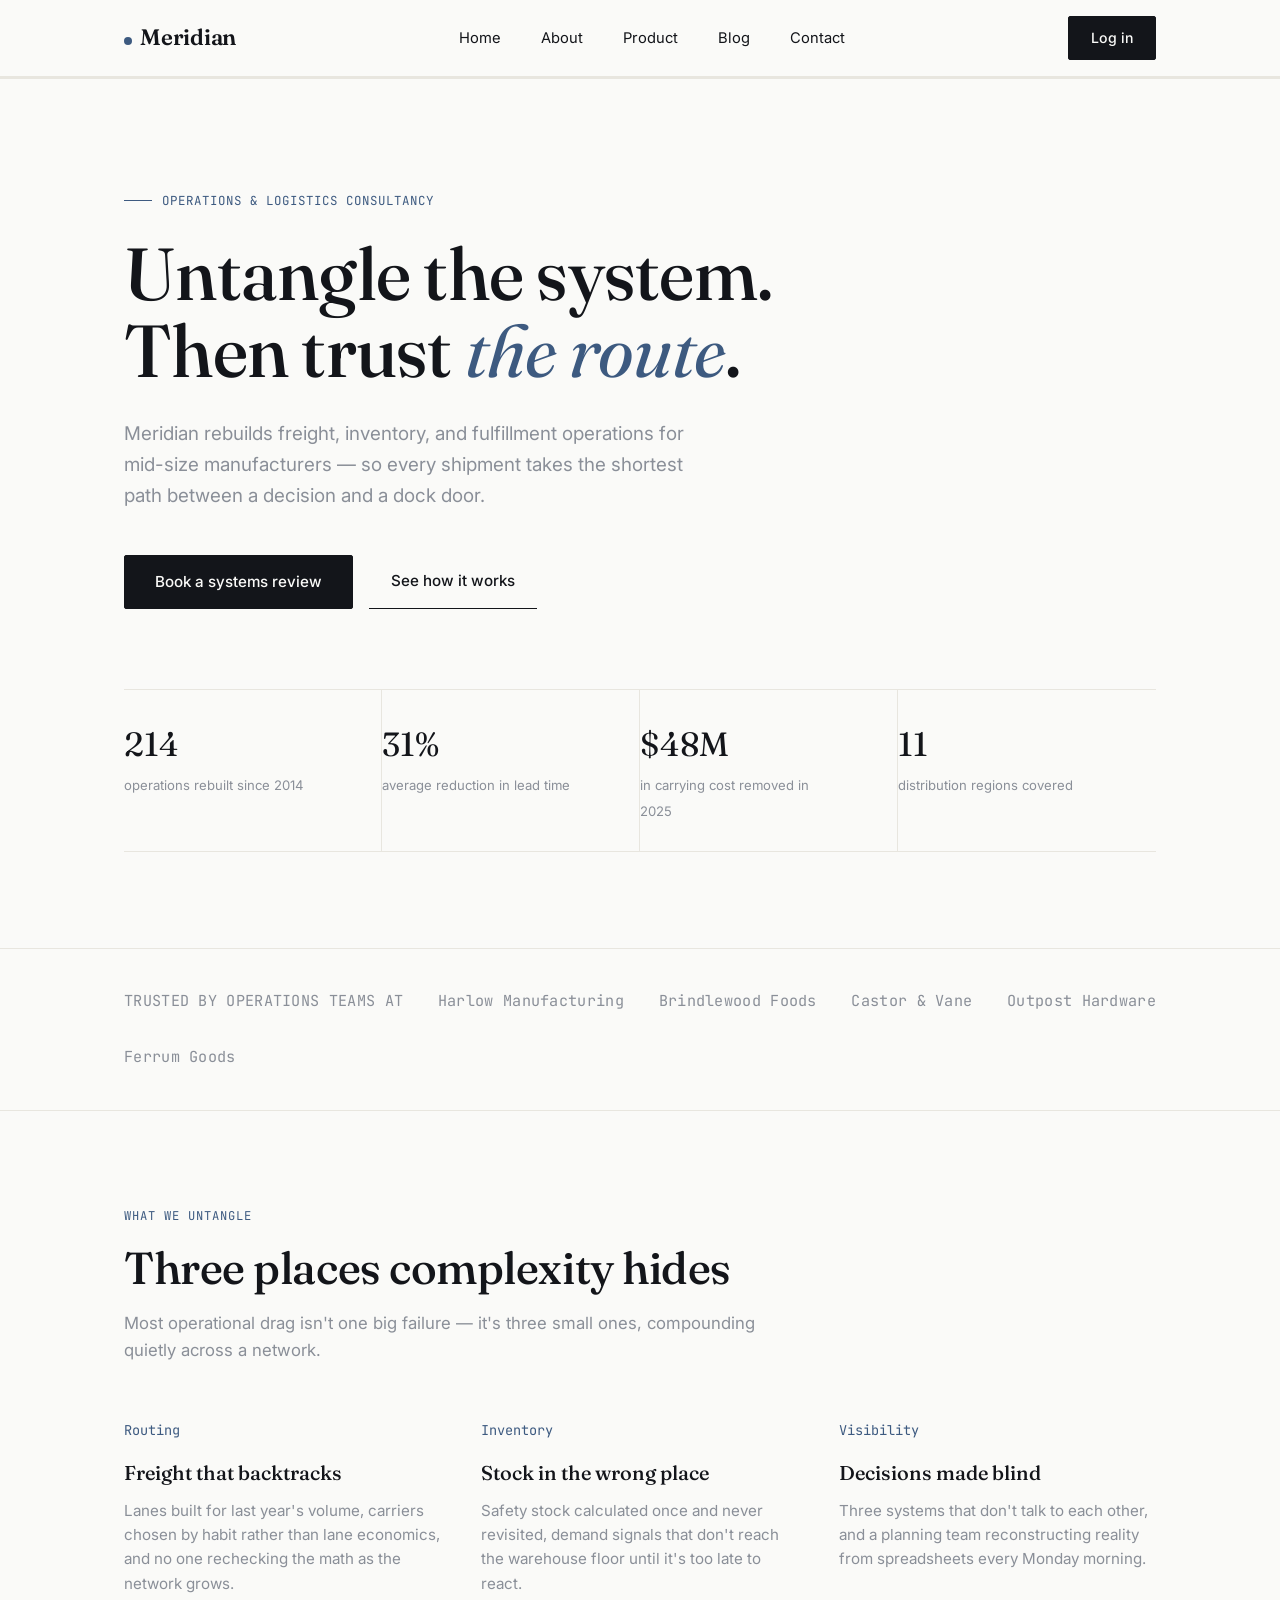
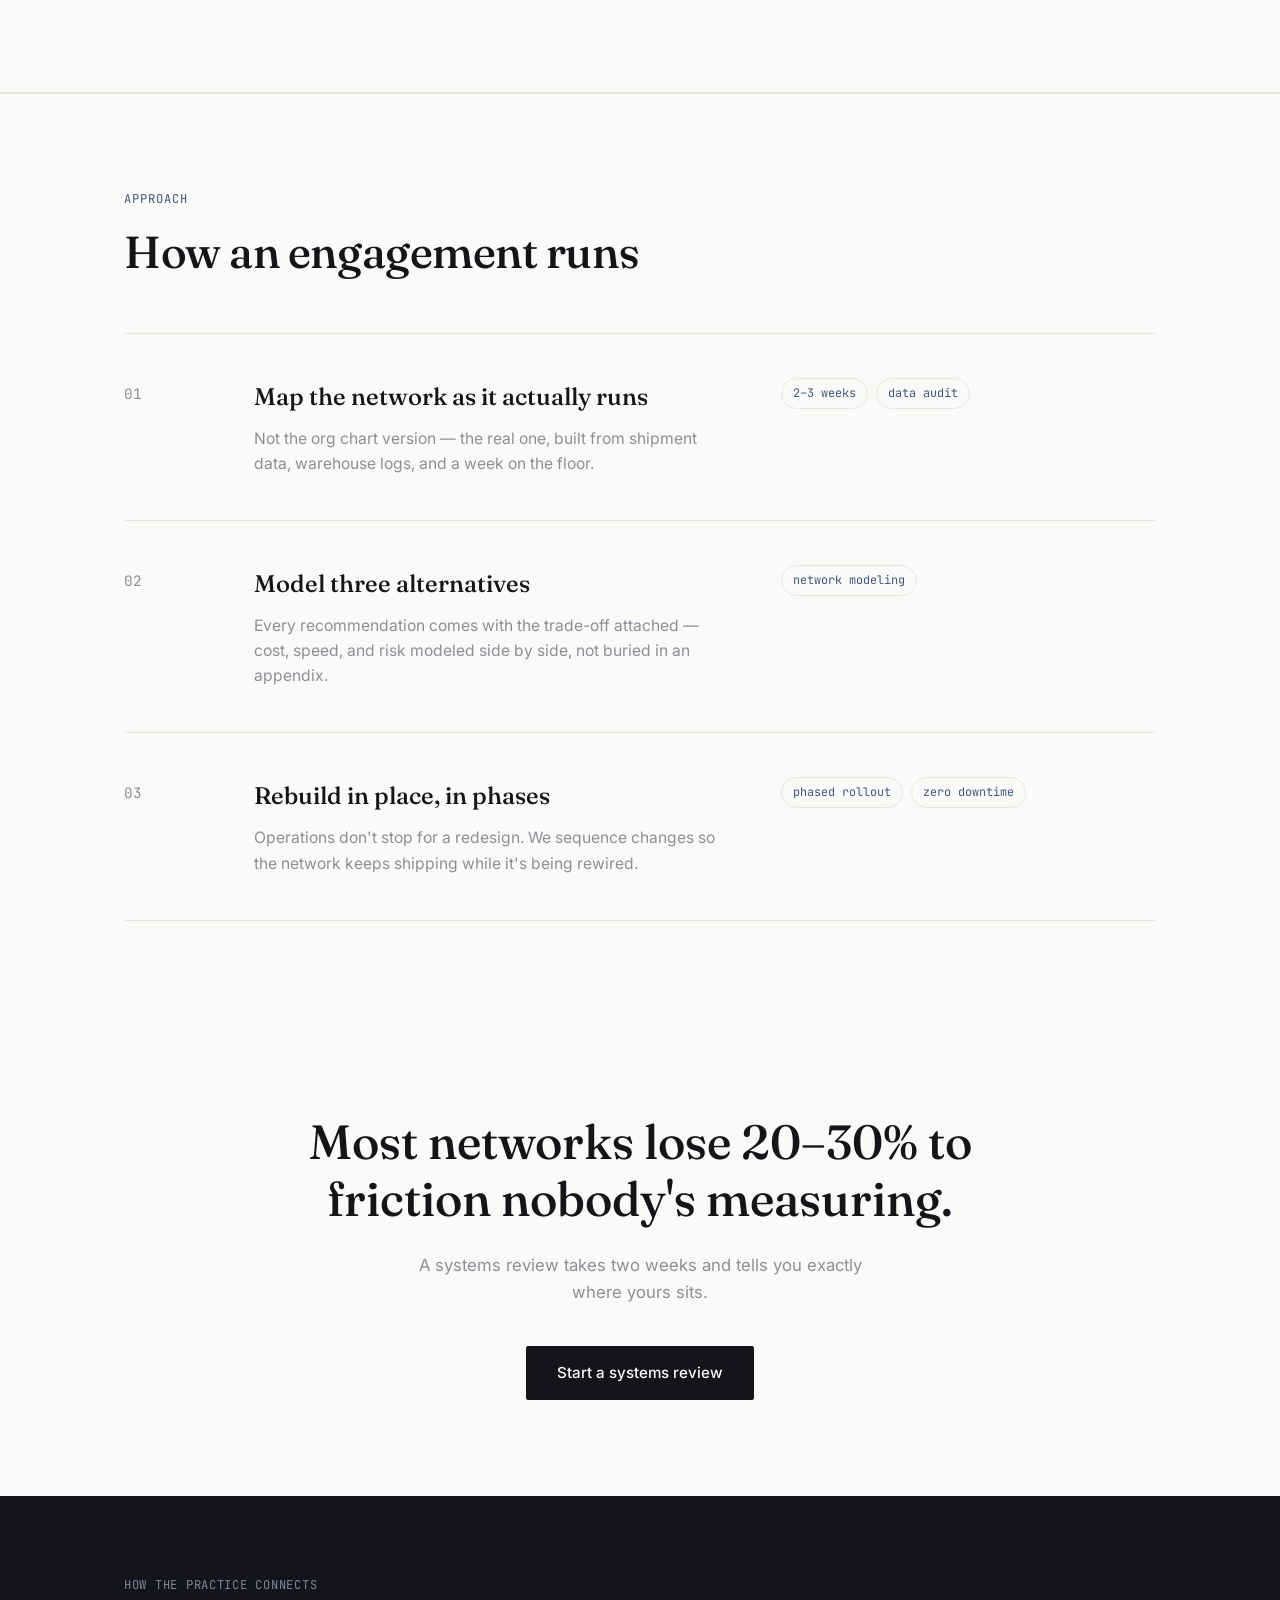
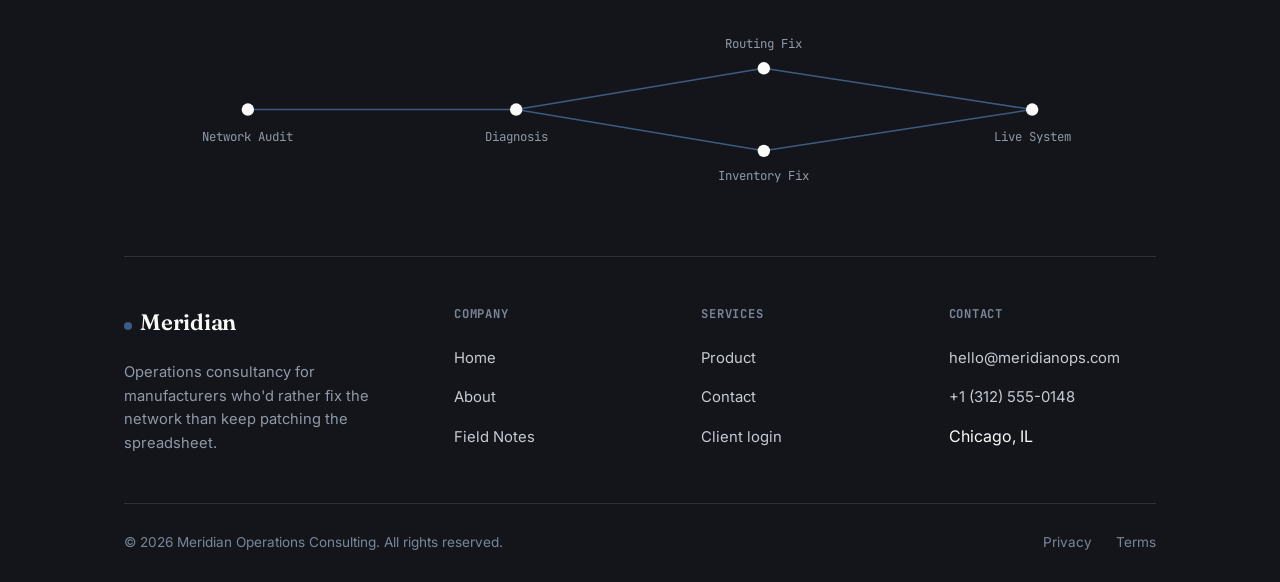
==== index.html @ 4faecae1 "Add initial ecommerce layout" ====
<!DOCTYPE html>
<html lang="en">
<head>
<meta charset="UTF-8">
<meta name="viewport" content="width=device-width, initial-scale=1.0">
<title>Meridian — Supply Chain Operations</title>
<link rel="preconnect" href="https://fonts.googleapis.com">
<link href="https://fonts.googleapis.com/css2?family=Fraunces:ital,opsz,wght@0,9..144,400;0,9..144,500;0,9..144,600;1,9..144,400;1,9..144,500&family=Inter:wght@400;500;600&family=JetBrains+Mono:wght@400;500&display=swap" rel="stylesheet">
<link rel="stylesheet" href="style.css">
</head>
<body>

<!-- ============================= NAV ============================= -->
<nav class="nav">
  <div class="wrap nav-inner">
    <a href="#home" class="logo" data-page="home"><span class="logo-mark"></span>Meridian</a>
    <ul class="nav-links" id="navLinks">
      <li><a href="#home" data-page="home">Home</a></li>
      <li><a href="#about" data-page="about">About</a></li>
      <li><a href="#product" data-page="product">Product</a></li>
      <li><a href="#blog" data-page="blog">Blog</a></li>
      <li><a href="#contact" data-page="contact">Contact</a></li>
    </ul>
    <a href="#login" data-page="login" class="nav-cta">Log in</a>
    <button class="nav-toggle" id="navToggle" aria-label="Toggle menu">
      <span></span><span></span><span></span>
    </button>
  </div>
  <div class="route-divider"></div>
</nav>

<!-- ============================= HOME ============================= -->
<main id="page-home" class="page-section active">

  <section class="hero">
    <div class="wrap">
      <div class="hero-eyebrow">Operations &amp; Logistics Consultancy</div>
      <h1>Untangle the system.<br>Then trust <em>the route</em>.</h1>
      <p class="hero-sub">Meridian rebuilds freight, inventory, and fulfillment operations for mid-size manufacturers — so every shipment takes the shortest path between a decision and a dock door.</p>
      <div class="hero-actions">
        <a href="#contact" data-page="contact" class="btn-primary">Book a systems review</a>
        <a href="#product" data-page="product" class="btn-ghost">See how it works</a>
      </div>

      <div class="hero-routes">
        <div class="route-stats">
          <div class="route-stat">
            <span class="num">214</span>
            <span class="label">operations rebuilt since 2014</span>
          </div>
          <div class="route-stat">
            <span class="num">31%</span>
            <span class="label">average reduction in lead time</span>
          </div>
          <div class="route-stat">
            <span class="num">$48M</span>
            <span class="label">in carrying cost removed in 2025</span>
          </div>
          <div class="route-stat">
            <span class="num">11</span>
            <span class="label">distribution regions covered</span>
          </div>
        </div>
      </div>
    </div>
  </section>

  <section class="logos-strip">
    <div class="wrap logos-row">
      <span>TRUSTED BY OPERATIONS TEAMS AT</span>
      <span>Harlow Manufacturing</span>
      <span>Brindlewood Foods</span>
      <span>Castor &amp; Vane</span>
      <span>Outpost Hardware</span>
      <span>Ferrum Goods</span>
    </div>
  </section>

  <section class="section-pad">
    <div class="wrap">
      <div class="section-head">
        <div class="section-eyebrow">What we untangle</div>
        <h2>Three places complexity hides</h2>
        <p>Most operational drag isn't one big failure — it's three small ones, compounding quietly across a network.</p>
      </div>

      <div class="values-grid">
        <div class="value-card">
          <span class="vc-num">Routing</span>
          <h3>Freight that backtracks</h3>
          <p>Lanes built for last year's volume, carriers chosen by habit rather than lane economics, and no one rechecking the math as the network grows.</p>
        </div>
        <div class="value-card">
          <span class="vc-num">Inventory</span>
          <h3>Stock in the wrong place</h3>
          <p>Safety stock calculated once and never revisited, demand signals that don't reach the warehouse floor until it's too late to react.</p>
        </div>
        <div class="value-card">
          <span class="vc-num">Visibility</span>
          <h3>Decisions made blind</h3>
          <p>Three systems that don't talk to each other, and a planning team reconstructing reality from spreadsheets every Monday morning.</p>
        </div>
      </div>
    </div>
  </section>

  <div class="route-divider"></div>

  <section class="section-pad">
    <div class="wrap">
      <div class="section-head">
        <div class="section-eyebrow">Approach</div>
        <h2>How an engagement runs</h2>
      </div>
      <div class="product-list">
        <div class="product-row">
          <div class="product-index">01</div>
          <div>
            <h3>Map the network as it actually runs</h3>
            <p>Not the org chart version — the real one, built from shipment data, warehouse logs, and a week on the floor.</p>
          </div>
          <div class="product-tags"><span class="tag">2–3 weeks</span><span class="tag">data audit</span></div>
        </div>
        <div class="product-row">
          <div class="product-index">02</div>
          <div>
            <h3>Model three alternatives</h3>
            <p>Every recommendation comes with the trade-off attached — cost, speed, and risk modeled side by side, not buried in an appendix.</p>
          </div>
          <div class="product-tags"><span class="tag">network modeling</span></div>
        </div>
        <div class="product-row">
          <div class="product-index">03</div>
          <div>
            <h3>Rebuild in place, in phases</h3>
            <p>Operations don't stop for a redesign. We sequence changes so the network keeps shipping while it's being rewired.</p>
          </div>
          <div class="product-tags"><span class="tag">phased rollout</span><span class="tag">zero downtime</span></div>
        </div>
      </div>
    </div>
  </section>

  <section class="cta-band">
    <div class="wrap">
      <h2>Most networks lose 20–30% to friction nobody's measuring.</h2>
      <p>A systems review takes two weeks and tells you exactly where yours sits.</p>
      <a href="#contact" data-page="contact" class="btn-primary">Start a systems review</a>
    </div>
  </section>

</main>

<!-- ============================= ABOUT ============================= -->
<main id="page-about" class="page-section">

  <section class="about-hero">
    <div class="wrap">
      <div class="hero-eyebrow">About Meridian</div>
      <div class="about-grid">
        <p class="about-lead">We started Meridian because every operations team we worked with was drowning in the same way — too many systems, not enough single source of truth, and a planning process held together with Tuesday spreadsheets.</p>
        <div class="about-meta">
          <dl>
            <div>
              <dt>Founded</dt>
              <dd>2014, Chicago</dd>
            </div>
            <div>
              <dt>Team</dt>
              <dd>38 operations consultants</dd>
            </div>
            <div>
              <dt>Focus</dt>
              <dd>Mid-size manufacturing &amp; CPG</dd>
            </div>
            <div>
              <dt>Coverage</dt>
              <dd>North America, Western Europe</dd>
            </div>
          </dl>
        </div>
      </div>
    </div>
  </section>

  <section class="section-pad">
    <div class="wrap">
      <div class="section-head">
        <div class="section-eyebrow">Timeline</div>
        <h2>How the firm got here</h2>
      </div>
      <div class="timeline">
        <div class="timeline-row">
          <div class="timeline-year">2014</div>
          <div>
            <h3>Founded out of a single warehouse contract</h3>
            <p>Two consultants, one client, and a fulfillment network that was shipping the wrong SKUs to the wrong regions every week.</p>
          </div>
        </div>
        <div class="timeline-row">
          <div class="timeline-year">2017</div>
          <div>
            <h3>First network-wide redesign</h3>
            <p>Rebuilt distribution for a 40-site manufacturer, cutting average delivery distance by a third without adding a single warehouse.</p>
          </div>
        </div>
        <div class="timeline-row">
          <div class="timeline-year">2021</div>
          <div>
            <h3>Opened the European practice</h3>
            <p>Expanded into cross-border freight as clients' supply chains stopped fitting inside one continent.</p>
          </div>
        </div>
        <div class="timeline-row">
          <div class="timeline-year">2025</div>
          <div>
            <h3>Crossed 200 engagements</h3>
            <p>And kept the same rule from year one: no recommendation ships without the data behind it shown in full.</p>
          </div>
        </div>
      </div>
    </div>
  </section>

  <div class="route-divider"></div>

  <section class="section-pad">
    <div class="wrap">
      <div class="section-head">
        <div class="section-eyebrow">Operating principles</div>
        <h2>What we won't compromise on</h2>
      </div>
      <div class="values-grid">
        <div class="value-card">
          <span class="vc-num">01</span>
          <h3>Show the data, not just the answer</h3>
          <p>Every recommendation is traceable back to the shipment and warehouse data it came from.</p>
        </div>
        <div class="value-card">
          <span class="vc-num">02</span>
          <h3>Design for the team that stays</h3>
          <p>We hand off systems your own planners can run and adjust — not ones that need us forever.</p>
        </div>
        <div class="value-card">
          <span class="vc-num">03</span>
          <h3>Change the network, not the org chart</h3>
          <p>We fix routing and inventory logic. We don't restructure your teams to fit our framework.</p>
        </div>
      </div>
    </div>
  </section>

</main>

<!-- ============================= PRODUCT ============================= -->
<main id="page-product" class="page-section">

  <section class="hero" style="padding-bottom: 3rem;">
    <div class="wrap">
      <div class="hero-eyebrow">What we deliver</div>
      <h1 style="font-size: clamp(2.4rem, 5vw, 3.6rem);">Four services.<br>One <em>connected</em> system.</h1>
      <p class="hero-sub">Each engagement stands alone, but they're built to plug into each other — so a routing fix doesn't quietly break your inventory model six months later.</p>
    </div>
  </section>

  <section class="section-pad" style="padding-top: 1rem;">
    <div class="wrap">
      <div class="product-list">
        <div class="product-row">
          <div class="product-index">01</div>
          <div>
            <h3>Network &amp; Routing Design</h3>
            <p>Lane-by-lane analysis of your freight network, rebuilt around current volume and real carrier economics instead of legacy habit.</p>
          </div>
          <div class="product-tags"><span class="tag">freight</span><span class="tag">carrier strategy</span></div>
        </div>
        <div class="product-row">
          <div class="product-index">02</div>
          <div>
            <h3>Inventory Positioning</h3>
            <p>Safety stock and replenishment logic rebuilt against actual demand variability, by SKU and by node, not one blanket rule.</p>
          </div>
          <div class="product-tags"><span class="tag">demand planning</span><span class="tag">working capital</span></div>
        </div>
        <div class="product-row">
          <div class="product-index">03</div>
          <div>
            <h3>Visibility &amp; Systems Integration</h3>
            <p>One planning view assembled from your existing WMS, TMS, and ERP — so the Monday spreadsheet reconstruction stops being necessary.</p>
          </div>
          <div class="product-tags"><span class="tag">data integration</span><span class="tag">dashboards</span></div>
        </div>
        <div class="product-row">
          <div class="product-index">04</div>
          <div>
            <h3>Operations Training</h3>
            <p>We hand off the new system with the playbooks and training your planning team needs to run it without us.</p>
          </div>
          <div class="product-tags"><span class="tag">enablement</span><span class="tag">documentation</span></div>
        </div>
      </div>
    </div>
  </section>

  <section class="pricing-band">
    <div class="wrap">
      <div class="section-eyebrow">Engagement models</div>
      <h2 style="font-family: var(--font-display); font-size: clamp(1.8rem, 3vw, 2.4rem); font-weight: 500;">Priced to the scope of your network</h2>
      <div class="pricing-grid">
        <div class="price-card">
          <h4>Systems Review</h4>
          <div class="price">$18K<span> / one-time</span></div>
          <p style="color:#9099A8; font-size: 0.9rem;">A focused two-week diagnostic of one part of your network.</p>
          <ul>
            <li>Single-region network audit</li>
            <li>Routing &amp; inventory data review</li>
            <li>Findings report with modeled trade-offs</li>
          </ul>
        </div>
        <div class="price-card featured">
          <h4>Full Redesign</h4>
          <div class="price">$120K<span> / engagement</span></div>
          <p style="color:#C7CBD3; font-size: 0.9rem;">End-to-end network rebuild across routing and inventory.</p>
          <ul>
            <li>Full network mapping &amp; modeling</li>
            <li>Phased implementation plan</li>
            <li>Systems integration included</li>
            <li>90 days of post-launch support</li>
          </ul>
        </div>
        <div class="price-card">
          <h4>Ongoing Partnership</h4>
          <div class="price">Custom<span> / quarterly</span></div>
          <p style="color:#9099A8; font-size: 0.9rem;">Continuous network tuning as volume and lanes shift.</p>
          <ul>
            <li>Quarterly network re-optimization</li>
            <li>Priority access to the team</li>
            <li>Training for new planning staff</li>
          </ul>
        </div>
      </div>
    </div>
  </section>

</main>

<!-- ============================= BLOG ============================= -->
<main id="page-blog" class="page-section">

  <section class="section-pad">
    <div class="wrap">
      <div class="section-head">
        <div class="section-eyebrow">Field Notes</div>
        <h2>Writing from the floor, not the boardroom</h2>
        <p>Notes from active engagements — what broke, what we changed, and what the data actually said.</p>
      </div>

      <div class="blog-featured">
        <div class="blog-featured-art">
          <svg viewBox="0 0 400 300" xmlns="http://www.w3.org/2000/svg">
            <rect width="400" height="300" fill="#F2F0E9"/>
            <path d="M20 220 Q120 140 200 180 T380 100" stroke="#3D5A80" stroke-width="2" fill="none" stroke-dasharray="6 6"/>
            <circle cx="20" cy="220" r="5" fill="#3D5A80"/>
            <circle cx="200" cy="180" r="5" fill="#13151A"/>
            <circle cx="380" cy="100" r="5" fill="#3D5A80"/>
          </svg>
        </div>
        <div>
          <div class="blog-cat">Inventory</div>
          <h2>The safety-stock formula most teams never update</h2>
          <p>A formula written for one demand pattern in 2016 was still setting reorder points for forty SKUs that don't behave anything like they used to. Here's how we found it, and what replaced it.</p>
          <div class="blog-meta">
            <span>March 14, 2026</span>
            <span>7 min read</span>
          </div>
        </div>
      </div>

      <div class="blog-grid">
        <article class="blog-card">
          <div class="blog-card-art">
            <svg viewBox="0 0 300 188" xmlns="http://www.w3.org/2000/svg">
              <rect width="300" height="188" fill="#F2F0E9"/>
              <path d="M10 150 L90 90 L160 120 L290 40" stroke="#3D5A80" stroke-width="2" fill="none"/>
              <circle cx="90" cy="90" r="4" fill="#13151A"/>
              <circle cx="160" cy="120" r="4" fill="#13151A"/>
            </svg>
          </div>
          <div class="blog-cat">Routing</div>
          <h3>Why your cheapest lane isn't your cheapest lane</h3>
          <p>Per-mile rate sheets hide the real cost. A look at landed cost per case instead.</p>
        </article>
        <article class="blog-card">
          <div class="blog-card-art">
            <svg viewBox="0 0 300 188" xmlns="http://www.w3.org/2000/svg">
              <rect width="300" height="188" fill="#F2F0E9"/>
              <rect x="40" y="60" width="50" height="90" fill="none" stroke="#3D5A80" stroke-width="2"/>
              <rect x="110" y="40" width="50" height="110" fill="none" stroke="#13151A" stroke-width="2"/>
              <rect x="180" y="80" width="50" height="70" fill="none" stroke="#3D5A80" stroke-width="2"/>
            </svg>
          </div>
          <div class="blog-cat">Visibility</div>
          <h3>Three systems, one truth: a small integration case study</h3>
          <p>How a 40-site manufacturer stopped reconciling three planning tools by hand.</p>
        </article>
        <article class="blog-card">
          <div class="blog-card-art">
            <svg viewBox="0 0 300 188" xmlns="http://www.w3.org/2000/svg">
              <rect width="300" height="188" fill="#F2F0E9"/>
              <circle cx="150" cy="94" r="50" fill="none" stroke="#3D5A80" stroke-width="2"/>
              <circle cx="150" cy="94" r="20" fill="none" stroke="#13151A" stroke-width="2"/>
            </svg>
          </div>
          <div class="blog-cat">Operations</div>
          <h3>The two-week diagnostic, explained step by step</h3>
          <p>What we actually do during a systems review, and why it never takes longer than ten working days.</p>
        </article>
      </div>
    </div>
  </section>

</main>

<!-- ============================= CONTACT ============================= -->
<main id="page-contact" class="page-section">

  <section class="section-pad" style="padding-top: 5rem;">
    <div class="wrap">
      <div class="section-head" style="margin-bottom: 4rem;">
        <div class="section-eyebrow">Get in touch</div>
        <h2>Tell us where the friction is</h2>
        <p>A short note is enough to start. We'll come back with the right next step — usually a systems review.</p>
      </div>

      <div class="contact-grid">
        <div class="contact-info">
          <dl>
            <div>
              <dt>Email</dt>
              <dd><a href="mailto:hello@meridianops.com">hello@meridianops.com</a></dd>
            </div>
            <div>
              <dt>Phone</dt>
              <dd><a href="tel:+13125550148">+1 (312) 555-0148</a></dd>
            </div>
            <div>
              <dt>Office</dt>
              <dd>211 Wacker Drive, Chicago, IL</dd>
            </div>
            <div>
              <dt>Hours</dt>
              <dd>Mon – Fri, 8am – 6pm CT</dd>
            </div>
          </dl>
        </div>

        <form class="contact-form" onsubmit="event.preventDefault(); alert('Thanks — this is a template form, no data is sent.');">
          <div class="form-row">
            <div class="form-field">
              <label for="fname">First name</label>
              <input type="text" id="fname" name="fname" required>
            </div>
            <div class="form-field">
              <label for="lname">Last name</label>
              <input type="text" id="lname" name="lname" required>
            </div>
          </div>
          <div class="form-field">
            <label for="cemail">Work email</label>
            <input type="email" id="cemail" name="cemail" required>
          </div>
          <div class="form-field">
            <label for="company">Company</label>
            <input type="text" id="company" name="company">
          </div>
          <div class="form-field">
            <label for="topic">What do you need help with?</label>
            <select id="topic" name="topic">
              <option>Routing &amp; freight</option>
              <option>Inventory positioning</option>
              <option>Systems integration</option>
              <option>Not sure yet</option>
            </select>
          </div>
          <div class="form-field">
            <label for="message">Message</label>
            <textarea id="message" name="message" required></textarea>
          </div>
          <button type="submit" class="btn-primary btn-block">Send message</button>
        </form>
      </div>
    </div>
  </section>

</main>

<!-- ============================= LOGIN ============================= -->
<main id="page-login" class="page-section">
  <div class="login-wrap">
    <div class="login-visual">
      <div class="hero-eyebrow" style="color:#9FB3CC;">Meridian Client Portal</div>
      <p class="login-visual-quote">"We stopped rebuilding the Monday spreadsheet. <span>Now the network tells us</span> where it's losing time."</p>
      <p class="login-visual-attrib">— VP Operations, Brindlewood Foods</p>
      <svg class="login-route-deco" viewBox="0 0 280 280" xmlns="http://www.w3.org/2000/svg">
        <path d="M10 240 Q100 200 140 140 T270 20" stroke="#3D5A80" stroke-width="2" fill="none" stroke-dasharray="5 7"/>
        <circle cx="10" cy="240" r="5" fill="#3D5A80"/>
        <circle cx="270" cy="20" r="5" fill="#3D5A80"/>
      </svg>
    </div>
    <div class="login-form-side">
      <div class="login-card">
        <h1>Log in</h1>
        <p>Access your network dashboard and engagement reports.</p>

        <form onsubmit="event.preventDefault(); alert('Thanks — this is a template form, no data is sent.');">
          <div class="form-field">
            <label for="lemail">Email</label>
            <input type="email" id="lemail" name="lemail" required>
          </div>
          <div class="form-field">
            <label for="lpass">Password</label>
            <input type="password" id="lpass" name="lpass" required>
          </div>
          <div class="login-options">
            <span class="checkbox-field">
              <input type="checkbox" id="remember">
              <label for="remember" style="display:inline; text-transform:none; font-family: var(--font-body); font-size: 0.9rem; color: var(--ink);">Stay signed in</label>
            </span>
            <a href="#">Forgot password?</a>
          </div>
          <div style="margin-top: 2rem;">
            <button type="submit" class="btn-primary btn-block">Log in</button>
          </div>
        </form>

        <div class="login-divider">or</div>
        <button class="btn-secondary-block">Continue with SSO</button>

        <p class="login-footer-link">Don't have access yet? <a href="#contact" data-page="contact">Talk to your account lead</a></p>
      </div>
    </div>
  </div>
</main>

<!-- ============================= FOOTER ============================= -->
<footer class="footer">
  <div class="wrap">

    <div class="footer-map">
      <div class="footer-map-label">How the practice connects</div>
      <svg viewBox="0 0 1000 160" xmlns="http://www.w3.org/2000/svg" preserveAspectRatio="xMidYMid meet">
        <!-- connecting lines -->
        <path d="M120 80 L380 80" stroke="#3D5A80" stroke-width="1.5"/>
        <path d="M380 80 L620 40" stroke="#3D5A80" stroke-width="1.5"/>
        <path d="M380 80 L620 120" stroke="#3D5A80" stroke-width="1.5"/>
        <path d="M620 40 L880 80" stroke="#3D5A80" stroke-width="1.5"/>
        <path d="M620 120 L880 80" stroke="#3D5A80" stroke-width="1.5"/>

        <!-- nodes -->
        <circle cx="120" cy="80" r="6" fill="#FAFAF8"/>
        <circle cx="380" cy="80" r="6" fill="#FAFAF8"/>
        <circle cx="620" cy="40" r="6" fill="#FAFAF8"/>
        <circle cx="620" cy="120" r="6" fill="#FAFAF8"/>
        <circle cx="880" cy="80" r="6" fill="#FAFAF8"/>

        <text x="120" y="110" fill="#9099A8" font-family="JetBrains Mono, monospace" font-size="12" text-anchor="middle">Network Audit</text>
        <text x="380" y="110" fill="#9099A8" font-family="JetBrains Mono, monospace" font-size="12" text-anchor="middle">Diagnosis</text>
        <text x="620" y="20" fill="#9099A8" font-family="JetBrains Mono, monospace" font-size="12" text-anchor="middle">Routing Fix</text>
        <text x="620" y="148" fill="#9099A8" font-family="JetBrains Mono, monospace" font-size="12" text-anchor="middle">Inventory Fix</text>
        <text x="880" y="110" fill="#9099A8" font-family="JetBrains Mono, monospace" font-size="12" text-anchor="middle">Live System</text>
      </svg>
    </div>

    <div class="footer-grid">
      <div class="footer-brand">
        <a href="#home" data-page="home" class="logo"><span class="logo-mark"></span>Meridian</a>
        <p>Operations consultancy for manufacturers who'd rather fix the network than keep patching the spreadsheet.</p>
      </div>
      <div class="footer-col">
        <h4>Company</h4>
        <ul>
          <li><a href="#home" data-page="home">Home</a></li>
          <li><a href="#about" data-page="about">About</a></li>
          <li><a href="#blog" data-page="blog">Field Notes</a></li>
        </ul>
      </div>
      <div class="footer-col">
        <h4>Services</h4>
        <ul>
          <li><a href="#product" data-page="product">Product</a></li>
          <li><a href="#contact" data-page="contact">Contact</a></li>
          <li><a href="#login" data-page="login">Client login</a></li>
        </ul>
      </div>
      <div class="footer-col">
        <h4>Contact</h4>
        <ul>
          <li><a href="mailto:hello@meridianops.com">hello@meridianops.com</a></li>
          <li><a href="tel:+13125550148">+1 (312) 555-0148</a></li>
          <li>Chicago, IL</li>
        </ul>
      </div>
    </div>

    <div class="footer-bottom">
      <div class="wrap" style="padding: 0; display:flex; justify-content:space-between; width:100%; flex-wrap:wrap; gap:1rem;">
        <span>© 2026 Meridian Operations Consulting. All rights reserved.</span>
        <div class="footer-bottom-links">
          <a href="#">Privacy</a>
          <a href="#">Terms</a>
        </div>
      </div>
    </div>
  </div>
</footer>

<script src="script.js"></script>
</body>
</html>
---- style.css ----
/* ===================================================================
   MERIDIAN — Supply Chain Operations Consultancy
   Design tokens
   =================================================================== */

:root {
  /* Color */
  --paper: #FAFAF8;
  --ink: #13151A;
  --steel: #3D5A80;
  --steel-deep: #2C4259;
  --line: #E8E6DF;
  --muted: #8A8F98;
  --paper-raised: #F2F0E9;

  /* Type */
  --font-display: 'Fraunces', Georgia, serif;
  --font-body: 'Inter', -apple-system, sans-serif;
  --font-mono: 'JetBrains Mono', 'Courier New', monospace;

  /* Scale */
  --container: 1160px;
  --gutter: clamp(24px, 5vw, 64px);
}

* { margin: 0; padding: 0; box-sizing: border-box; }

html { scroll-behavior: smooth; }

body {
  background: var(--paper);
  color: var(--ink);
  font-family: var(--font-body);
  font-size: 16px;
  line-height: 1.6;
  -webkit-font-smoothing: antialiased;
}

a { color: inherit; text-decoration: none; }
img { max-width: 100%; display: block; }
button { font-family: inherit; cursor: pointer; }

.wrap {
  max-width: var(--container);
  margin: 0 auto;
  padding-left: var(--gutter);
  padding-right: var(--gutter);
}

:focus-visible {
  outline: 2px solid var(--steel);
  outline-offset: 3px;
}

@media (prefers-reduced-motion: reduce) {
  *, *::before, *::after {
    animation-duration: 0.01ms !important;
    animation-iteration-count: 1 !important;
    transition-duration: 0.01ms !important;
    scroll-behavior: auto !important;
  }
}

/* ===================================================================
   ROUTE LINE — signature motif, thin animated line tracing a path
   =================================================================== */

.route-divider {
  position: relative;
  height: 2px;
  background: var(--line);
  overflow: hidden;
  margin: 0;
}

.route-divider::after {
  content: '';
  position: absolute;
  top: 0; left: -30%;
  width: 30%; height: 2px;
  background: var(--steel);
  animation: route-travel 7s ease-in-out infinite;
}

@keyframes route-travel {
  0%   { left: -30%; }
  50%  { left: 100%; }
  100% { left: -30%; }
}

/* ===================================================================
   NAV
   =================================================================== */

.nav {
  position: sticky;
  top: 0;
  z-index: 100;
  background: rgba(250, 250, 248, 0.92);
  backdrop-filter: blur(8px);
  border-bottom: 1px solid var(--line);
}

.nav-inner {
  display: flex;
  align-items: center;
  justify-content: space-between;
  height: 76px;
}

.logo {
  font-family: var(--font-display);
  font-size: 1.4rem;
  font-weight: 600;
  letter-spacing: -0.01em;
  display: flex;
  align-items: baseline;
  gap: 8px;
}

.logo-mark {
  width: 8px;
  height: 8px;
  background: var(--steel);
  border-radius: 50%;
  display: inline-block;
}

.nav-links {
  display: flex;
  align-items: center;
  gap: 2.5rem;
  list-style: none;
}

.nav-links a {
  font-size: 0.92rem;
  color: var(--ink);
  position: relative;
  padding: 4px 0;
  transition: color 0.2s;
}

.nav-links a::after {
  content: '';
  position: absolute;
  bottom: 0; left: 0;
  width: 0; height: 1px;
  background: var(--steel);
  transition: width 0.25s ease;
}

.nav-links a:hover::after,
.nav-links a.active::after {
  width: 100%;
}

.nav-cta {
  background: var(--ink);
  color: var(--paper);
  padding: 10px 22px;
  border-radius: 2px;
  font-size: 0.88rem;
  font-weight: 500;
  border: 1px solid var(--ink);
  transition: background 0.2s, color 0.2s;
}

.nav-cta:hover {
  background: transparent;
  color: var(--ink);
}

.nav-toggle {
  display: none;
  background: none;
  border: none;
  width: 28px;
  height: 20px;
  position: relative;
}

.nav-toggle span {
  position: absolute;
  left: 0;
  width: 100%;
  height: 1.5px;
  background: var(--ink);
  transition: 0.25s;
}
.nav-toggle span:nth-child(1) { top: 0; }
.nav-toggle span:nth-child(2) { top: 9px; }
.nav-toggle span:nth-child(3) { top: 18px; }

.nav-toggle.open span:nth-child(1) { transform: translateY(9px) rotate(45deg); }
.nav-toggle.open span:nth-child(2) { opacity: 0; }
.nav-toggle.open span:nth-child(3) { transform: translateY(-9px) rotate(-45deg); }

/* ===================================================================
   HERO
   =================================================================== */

.hero {
  padding: 7rem 0 6rem;
  position: relative;
}

.hero-eyebrow {
  font-family: var(--font-mono);
  font-size: 0.78rem;
  letter-spacing: 0.08em;
  text-transform: uppercase;
  color: var(--steel);
  margin-bottom: 1.5rem;
  display: flex;
  align-items: center;
  gap: 10px;
}

.hero-eyebrow::before {
  content: '';
  width: 28px;
  height: 1px;
  background: var(--steel);
}

.hero h1 {
  font-family: var(--font-display);
  font-size: clamp(2.6rem, 6vw, 4.6rem);
  line-height: 1.05;
  font-weight: 500;
  letter-spacing: -0.01em;
  max-width: 880px;
}

.hero h1 em {
  font-style: italic;
  color: var(--steel);
  font-weight: 400;
}

.hero-sub {
  margin-top: 1.75rem;
  font-size: 1.18rem;
  color: var(--muted);
  max-width: 560px;
  line-height: 1.65;
}

.hero-actions {
  margin-top: 2.75rem;
  display: flex;
  gap: 1rem;
  align-items: center;
  flex-wrap: wrap;
}

.btn-primary {
  background: var(--ink);
  color: var(--paper);
  padding: 14px 30px;
  border-radius: 2px;
  font-size: 0.95rem;
  font-weight: 500;
  border: 1px solid var(--ink);
  transition: background 0.2s, color 0.2s, transform 0.2s;
  display: inline-block;
}

.btn-primary:hover {
  background: var(--steel);
  border-color: var(--steel);
  transform: translateY(-1px);
}

.btn-ghost {
  padding: 14px 22px;
  font-size: 0.95rem;
  font-weight: 500;
  color: var(--ink);
  border-bottom: 1px solid var(--ink);
  transition: color 0.2s, border-color 0.2s;
}

.btn-ghost:hover {
  color: var(--steel);
  border-color: var(--steel);
}

/* Route map visual in hero */
.hero-routes {
  margin-top: 5rem;
}

.route-stats {
  display: grid;
  grid-template-columns: repeat(4, 1fr);
  border-top: 1px solid var(--line);
  border-bottom: 1px solid var(--line);
}

.route-stat {
  padding: 1.75rem var(--gutter) 1.75rem 0;
  border-right: 1px solid var(--line);
}

.route-stat:last-child { border-right: none; }

.route-stat .num {
  font-family: var(--font-display);
  font-size: 2.1rem;
  color: var(--ink);
  display: block;
}

.route-stat .label {
  font-size: 0.82rem;
  color: var(--muted);
  margin-top: 4px;
}

/* ===================================================================
   SECTION GENERICS
   =================================================================== */

section { position: relative; }

.section-pad {
  padding: 6rem 0;
}

.section-head {
  max-width: 640px;
  margin-bottom: 3.5rem;
}

.section-eyebrow {
  font-family: var(--font-mono);
  font-size: 0.76rem;
  letter-spacing: 0.08em;
  text-transform: uppercase;
  color: var(--steel);
  margin-bottom: 1rem;
}

.section-head h2 {
  font-family: var(--font-display);
  font-size: clamp(1.9rem, 3.6vw, 2.8rem);
  font-weight: 500;
  letter-spacing: -0.01em;
  line-height: 1.15;
}

.section-head p {
  margin-top: 1rem;
  color: var(--muted);
  font-size: 1.05rem;
}

/* ===================================================================
   ABOUT PAGE
   =================================================================== */

.about-hero {
  padding: 5rem 0 4rem;
  border-bottom: 1px solid var(--line);
}

.about-grid {
  display: grid;
  grid-template-columns: 1.1fr 0.9fr;
  gap: 4rem;
  align-items: start;
}

.about-lead {
  font-family: var(--font-display);
  font-size: clamp(1.5rem, 2.6vw, 2.1rem);
  line-height: 1.35;
  font-weight: 400;
}

.about-meta {
  border-left: 1px solid var(--line);
  padding-left: 2rem;
}

.about-meta dl {
  display: grid;
  gap: 1.4rem;
}

.about-meta dt {
  font-family: var(--font-mono);
  font-size: 0.74rem;
  text-transform: uppercase;
  letter-spacing: 0.06em;
  color: var(--muted);
  margin-bottom: 4px;
}

.about-meta dd {
  font-size: 1rem;
}

.timeline {
  display: grid;
  gap: 0;
  margin-top: 1rem;
}

.timeline-row {
  display: grid;
  grid-template-columns: 100px 1fr;
  gap: 2rem;
  padding: 2rem 0;
  border-top: 1px solid var(--line);
}

.timeline-row:last-child { border-bottom: 1px solid var(--line); }

.timeline-year {
  font-family: var(--font-mono);
  color: var(--steel);
  font-size: 0.95rem;
  padding-top: 2px;
}

.timeline-row h3 {
  font-family: var(--font-display);
  font-weight: 500;
  font-size: 1.2rem;
  margin-bottom: 0.4rem;
}

.timeline-row p {
  color: var(--muted);
  font-size: 0.96rem;
  max-width: 540px;
}

.values-grid {
  display: grid;
  grid-template-columns: repeat(3, 1fr);
  gap: 2.5rem;
  margin-top: 1rem;
}

.value-card .vc-num {
  font-family: var(--font-mono);
  color: var(--steel);
  font-size: 0.85rem;
  margin-bottom: 1rem;
  display: block;
}

.value-card h3 {
  font-family: var(--font-display);
  font-size: 1.25rem;
  font-weight: 500;
  margin-bottom: 0.6rem;
}

.value-card p {
  color: var(--muted);
  font-size: 0.95rem;
}

/* ===================================================================
   PRODUCT / SERVICES PAGE
   =================================================================== */

.product-list {
  display: grid;
  gap: 0;
}

.product-row {
  display: grid;
  grid-template-columns: 90px 1.3fr 1fr;
  gap: 2.5rem;
  padding: 2.75rem 0;
  border-top: 1px solid var(--line);
  align-items: start;
  transition: background 0.25s;
}

.product-row:last-child { border-bottom: 1px solid var(--line); }

.product-row:hover {
  background: var(--paper-raised);
}

.product-index {
  font-family: var(--font-mono);
  color: var(--muted);
  font-size: 0.9rem;
  padding-top: 4px;
}

.product-row h3 {
  font-family: var(--font-display);
  font-size: 1.5rem;
  font-weight: 500;
  margin-bottom: 0.6rem;
}

.product-row p {
  color: var(--muted);
  font-size: 0.98rem;
  max-width: 480px;
}

.product-tags {
  display: flex;
  flex-wrap: wrap;
  gap: 0.5rem;
  align-content: start;
}

.tag {
  font-family: var(--font-mono);
  font-size: 0.74rem;
  color: var(--steel);
  border: 1px solid var(--line);
  padding: 5px 11px;
  border-radius: 100px;
}

.pricing-band {
  background: var(--ink);
  color: var(--paper);
  padding: 4rem 0;
  margin-top: 5rem;
}

.pricing-band .section-eyebrow { color: #9FB3CC; }

.pricing-grid {
  display: grid;
  grid-template-columns: repeat(3, 1fr);
  gap: 2rem;
  margin-top: 2.5rem;
}

.price-card {
  border: 1px solid rgba(255,255,255,0.15);
  padding: 2rem;
}

.price-card.featured {
  border-color: var(--steel);
  background: rgba(61, 90, 128, 0.12);
}

.price-card h4 {
  font-family: var(--font-display);
  font-size: 1.2rem;
  margin-bottom: 0.5rem;
}

.price-card .price {
  font-family: var(--font-display);
  font-size: 2.2rem;
  margin: 1rem 0;
}

.price-card .price span {
  font-size: 0.9rem;
  font-family: var(--font-body);
  color: #9099A8;
}

.price-card ul {
  list-style: none;
  margin-top: 1.5rem;
  display: grid;
  gap: 0.7rem;
}

.price-card li {
  font-size: 0.9rem;
  color: #C7CBD3;
  padding-left: 1.2rem;
  position: relative;
}

.price-card li::before {
  content: '—';
  position: absolute;
  left: 0;
  color: var(--steel);
}

/* ===================================================================
   BLOG PAGE
   =================================================================== */

.blog-featured {
  display: grid;
  grid-template-columns: 1fr 1fr;
  gap: 3rem;
  align-items: center;
  padding-bottom: 4rem;
  border-bottom: 1px solid var(--line);
  margin-bottom: 4rem;
}

.blog-featured-art {
  aspect-ratio: 4/3;
  background: var(--paper-raised);
  border: 1px solid var(--line);
  position: relative;
  overflow: hidden;
}

.blog-featured-art svg { width: 100%; height: 100%; }

.blog-cat {
  font-family: var(--font-mono);
  font-size: 0.74rem;
  text-transform: uppercase;
  letter-spacing: 0.06em;
  color: var(--steel);
  margin-bottom: 1rem;
}

.blog-featured h2 {
  font-family: var(--font-display);
  font-size: clamp(1.7rem, 3vw, 2.3rem);
  font-weight: 500;
  line-height: 1.2;
  margin-bottom: 1rem;
}

.blog-featured p {
  color: var(--muted);
}

.blog-meta {
  margin-top: 1.5rem;
  display: flex;
  gap: 1.5rem;
  font-size: 0.85rem;
  color: var(--muted);
  font-family: var(--font-mono);
}

.blog-grid {
  display: grid;
  grid-template-columns: repeat(3, 1fr);
  gap: 2.5rem;
}

.blog-card-art {
  aspect-ratio: 16/10;
  background: var(--paper-raised);
  border: 1px solid var(--line);
  margin-bottom: 1.25rem;
  overflow: hidden;
}
.blog-card-art svg { width: 100%; height: 100%; }

.blog-card h3 {
  font-family: var(--font-display);
  font-size: 1.2rem;
  font-weight: 500;
  margin-bottom: 0.6rem;
  line-height: 1.3;
}

.blog-card p {
  color: var(--muted);
  font-size: 0.92rem;
}

/* ===================================================================
   CONTACT PAGE
   =================================================================== */

.contact-grid {
  display: grid;
  grid-template-columns: 0.9fr 1.1fr;
  gap: 4rem;
}

.contact-info dl {
  display: grid;
  gap: 2rem;
  margin-top: 2.5rem;
}

.contact-info dt {
  font-family: var(--font-mono);
  font-size: 0.76rem;
  text-transform: uppercase;
  letter-spacing: 0.06em;
  color: var(--muted);
  margin-bottom: 0.4rem;
}

.contact-info dd {
  font-size: 1.1rem;
  font-family: var(--font-display);
}

.contact-info dd a:hover { color: var(--steel); }

.form-field {
  margin-bottom: 1.6rem;
}

.form-field label {
  display: block;
  font-family: var(--font-mono);
  font-size: 0.76rem;
  text-transform: uppercase;
  letter-spacing: 0.06em;
  color: var(--muted);
  margin-bottom: 0.6rem;
}

.form-field input,
.form-field textarea,
.form-field select {
  width: 100%;
  border: none;
  border-bottom: 1px solid var(--line);
  background: transparent;
  padding: 10px 0;
  font-family: var(--font-body);
  font-size: 1rem;
  color: var(--ink);
  transition: border-color 0.2s;
}

.form-field input:focus,
.form-field textarea:focus,
.form-field select:focus {
  border-color: var(--steel);
  outline: none;
}

.form-row {
  display: grid;
  grid-template-columns: 1fr 1fr;
  gap: 2rem;
}

.form-field textarea {
  resize: vertical;
  min-height: 100px;
}

/* ===================================================================
   LOGIN PAGE
   =================================================================== */

.login-wrap {
  min-height: calc(100vh - 77px);
  display: grid;
  grid-template-columns: 1fr 1fr;
}

.login-visual {
  background: var(--ink);
  color: var(--paper);
  padding: var(--gutter);
  display: flex;
  flex-direction: column;
  justify-content: space-between;
  position: relative;
  overflow: hidden;
}

.login-visual-quote {
  font-family: var(--font-display);
  font-size: clamp(1.5rem, 2.6vw, 2rem);
  line-height: 1.4;
  max-width: 440px;
  font-weight: 400;
}

.login-visual-quote span {
  color: var(--steel);
}

.login-visual-attrib {
  font-family: var(--font-mono);
  font-size: 0.85rem;
  color: #9099A8;
}

.login-form-side {
  display: flex;
  align-items: center;
  justify-content: center;
  padding: var(--gutter);
}

.login-card {
  width: 100%;
  max-width: 400px;
}

.login-card h1 {
  font-family: var(--font-display);
  font-size: 2rem;
  font-weight: 500;
  margin-bottom: 0.6rem;
}

.login-card > p {
  color: var(--muted);
  margin-bottom: 2.5rem;
}

.login-options {
  margin-top: 2rem;
  display: flex;
  justify-content: space-between;
  align-items: center;
  font-size: 0.9rem;
}

.login-options a { color: var(--steel); }

.checkbox-field {
  display: flex;
  align-items: center;
  gap: 0.5rem;
}

.checkbox-field input { width: auto; }

.login-divider {
  display: flex;
  align-items: center;
  gap: 1rem;
  margin: 2rem 0;
  color: var(--muted);
  font-size: 0.85rem;
}

.login-divider::before,
.login-divider::after {
  content: '';
  flex: 1;
  height: 1px;
  background: var(--line);
}

.btn-block {
  width: 100%;
  text-align: center;
}

.btn-secondary-block {
  width: 100%;
  text-align: center;
  padding: 13px 0;
  border: 1px solid var(--line);
  border-radius: 2px;
  font-size: 0.95rem;
  font-weight: 500;
  transition: border-color 0.2s, background 0.2s;
}

.btn-secondary-block:hover {
  border-color: var(--ink);
  background: var(--paper-raised);
}

.login-footer-link {
  margin-top: 2rem;
  font-size: 0.92rem;
  color: var(--muted);
  text-align: center;
}

.login-footer-link a { color: var(--steel); font-weight: 500; }

/* route dots decoration on login visual */
.login-route-deco {
  position: absolute;
  bottom: -40px;
  right: -40px;
  width: 280px;
  height: 280px;
  opacity: 0.5;
}

/* ===================================================================
   SHARED: LOGOS STRIP / CTA BAND
   =================================================================== */

.logos-strip {
  border-top: 1px solid var(--line);
  border-bottom: 1px solid var(--line);
  padding: 2.5rem 0;
}

.logos-row {
  display: flex;
  justify-content: space-between;
  align-items: center;
  flex-wrap: wrap;
  gap: 2rem;
  color: var(--muted);
  font-family: var(--font-mono);
  font-size: 0.95rem;
  letter-spacing: 0.02em;
}

.cta-band {
  padding: 6rem 0;
  text-align: center;
}

.cta-band h2 {
  font-family: var(--font-display);
  font-size: clamp(2rem, 4vw, 3rem);
  font-weight: 500;
  max-width: 700px;
  margin: 0 auto 1.5rem;
  line-height: 1.2;
}

.cta-band p {
  color: var(--muted);
  max-width: 480px;
  margin: 0 auto 2.5rem;
  font-size: 1.05rem;
}

/* ===================================================================
   FOOTER — "systems map" signature element
   =================================================================== */

.footer {
  background: var(--ink);
  color: var(--paper);
  padding: 5rem 0 0;
}

.footer-map {
  padding-bottom: 4rem;
  border-bottom: 1px solid rgba(255,255,255,0.12);
  margin-bottom: 3rem;
}

.footer-map-label {
  font-family: var(--font-mono);
  font-size: 0.76rem;
  text-transform: uppercase;
  letter-spacing: 0.06em;
  color: #7A8699;
  margin-bottom: 2rem;
}

.footer-map svg {
  width: 100%;
  height: auto;
  display: block;
}

.footer-grid {
  display: grid;
  grid-template-columns: 1.4fr 1fr 1fr 1fr;
  gap: 2.5rem;
  padding-bottom: 3rem;
}

.footer-brand .logo { color: var(--paper); }

.footer-brand p {
  margin-top: 1.25rem;
  color: #9099A8;
  font-size: 0.92rem;
  max-width: 280px;
}

.footer-col h4 {
  font-family: var(--font-mono);
  font-size: 0.76rem;
  text-transform: uppercase;
  letter-spacing: 0.06em;
  color: #7A8699;
  margin-bottom: 1.25rem;
}

.footer-col ul {
  list-style: none;
  display: grid;
  gap: 0.85rem;
}

.footer-col a {
  color: #C7CBD3;
  font-size: 0.93rem;
  transition: color 0.2s;
}

.footer-col a:hover { color: var(--paper); }

.footer-bottom {
  border-top: 1px solid rgba(255,255,255,0.12);
  padding: 1.75rem 0;
  display: flex;
  justify-content: space-between;
  align-items: center;
  font-size: 0.85rem;
  color: #7A8699;
}

.footer-bottom-links {
  display: flex;
  gap: 1.5rem;
}

.footer-bottom-links a { color: #7A8699; }
.footer-bottom-links a:hover { color: var(--paper); }

/* ===================================================================
   PAGE SECTION VISIBILITY (single-file multi-page simulation)
   =================================================================== */

.page-section { display: none; }
.page-section.active { display: block; }

/* ===================================================================
   RESPONSIVE
   =================================================================== */

@media (max-width: 900px) {
  .nav-links { display: none; }
  .nav-toggle { display: block; }

  .nav-links.mobile-open {
    display: flex;
    position: absolute;
    top: 76px;
    left: 0; right: 0;
    background: var(--paper);
    border-bottom: 1px solid var(--line);
    flex-direction: column;
    padding: 1.5rem var(--gutter);
    gap: 1.5rem;
    align-items: flex-start;
  }

  .route-stats { grid-template-columns: repeat(2, 1fr); }
  .route-stat:nth-child(2) { border-right: none; }
  .route-stat { border-bottom: 1px solid var(--line); padding-bottom: 1.5rem; margin-bottom: 0; }
  .route-stat:nth-child(3), .route-stat:nth-child(4) { border-bottom: none; }

  .about-grid, .contact-grid { grid-template-columns: 1fr; gap: 2.5rem; }
  .about-meta { border-left: none; padding-left: 0; border-top: 1px solid var(--line); padding-top: 2rem; }

  .values-grid { grid-template-columns: 1fr; gap: 2rem; }
  .product-row { grid-template-columns: 1fr; gap: 0.75rem; }
  .pricing-grid { grid-template-columns: 1fr; }
  .blog-featured { grid-template-columns: 1fr; }
  .blog-grid { grid-template-columns: 1fr; gap: 2.5rem; }
  .footer-grid { grid-template-columns: 1fr 1fr; gap: 2rem; }
  .login-wrap { grid-template-columns: 1fr; }
  .login-visual { min-height: 280px; }
  .form-row { grid-template-columns: 1fr; }
  .footer-bottom { flex-direction: column; gap: 1rem; text-align: center; }
}

@media (max-width: 560px) {
  .footer-grid { grid-template-columns: 1fr; }
  .timeline-row { grid-template-columns: 1fr; gap: 0.5rem; }
}
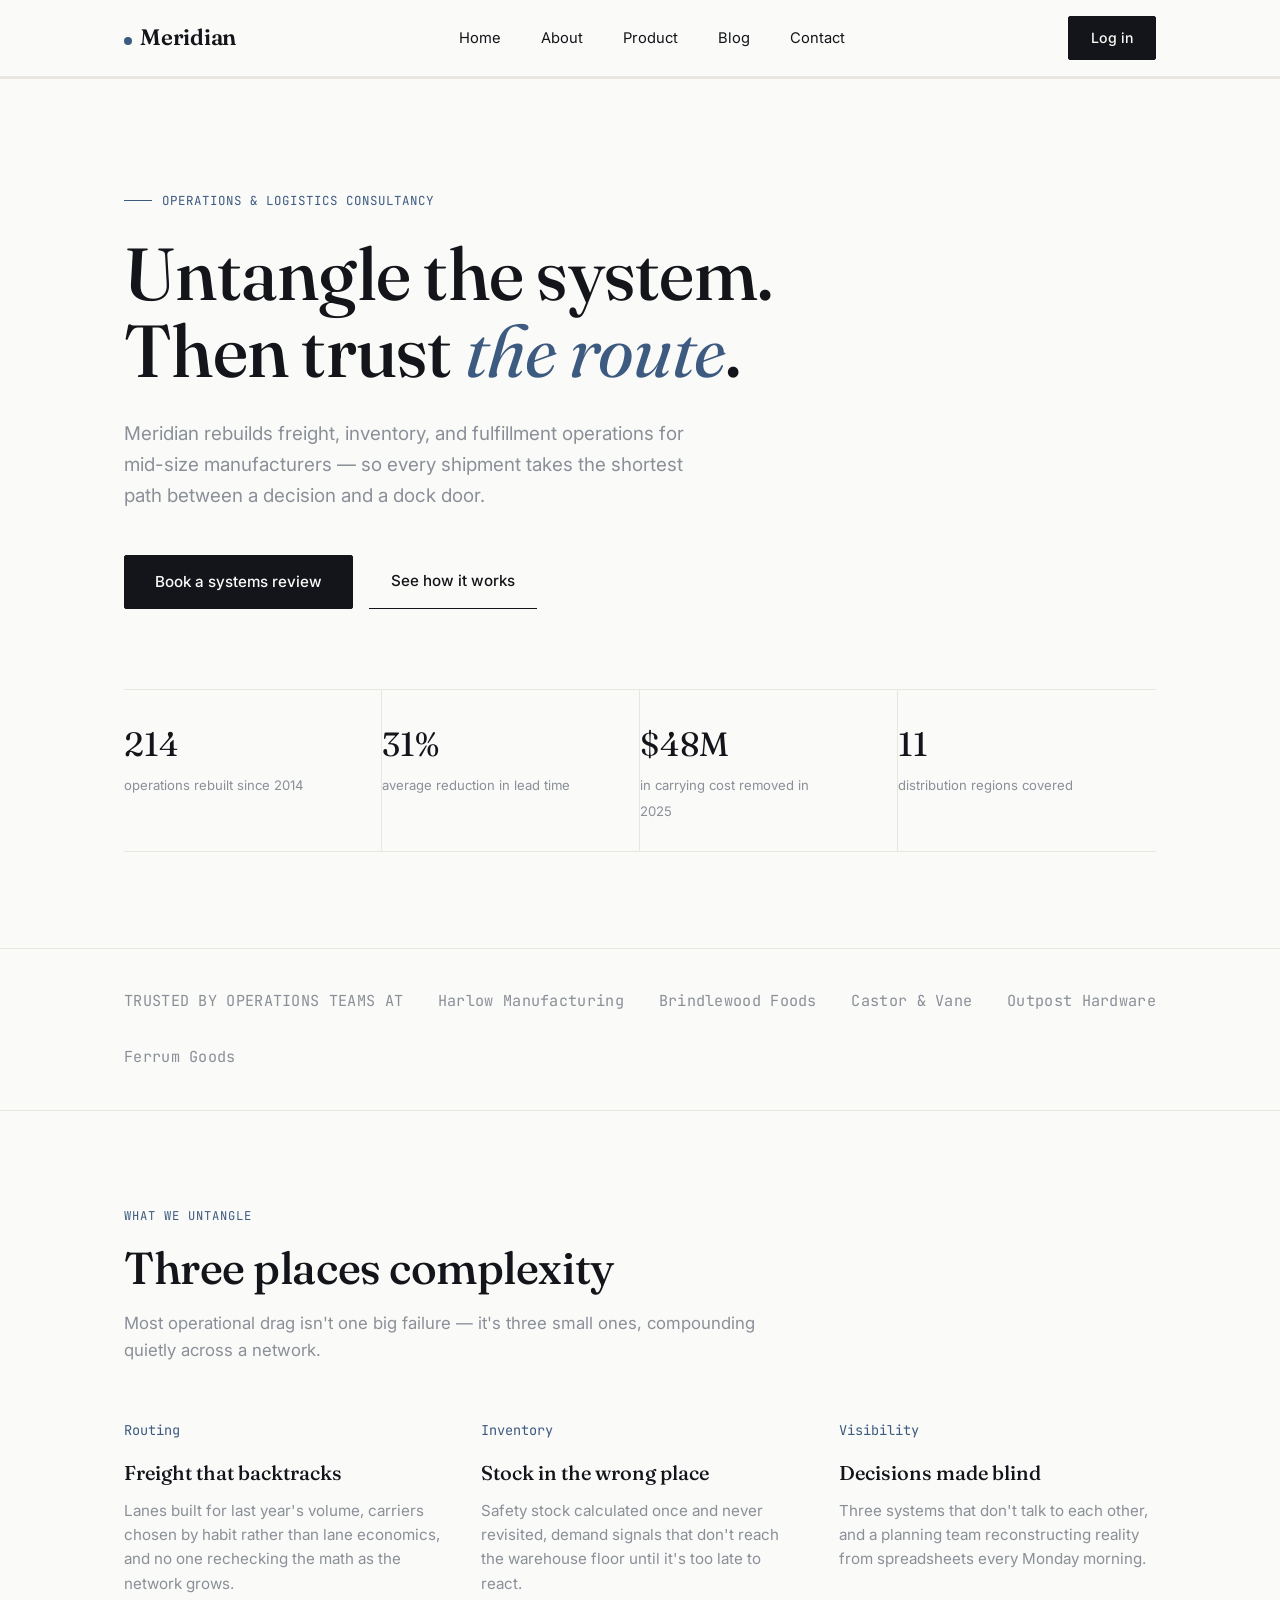
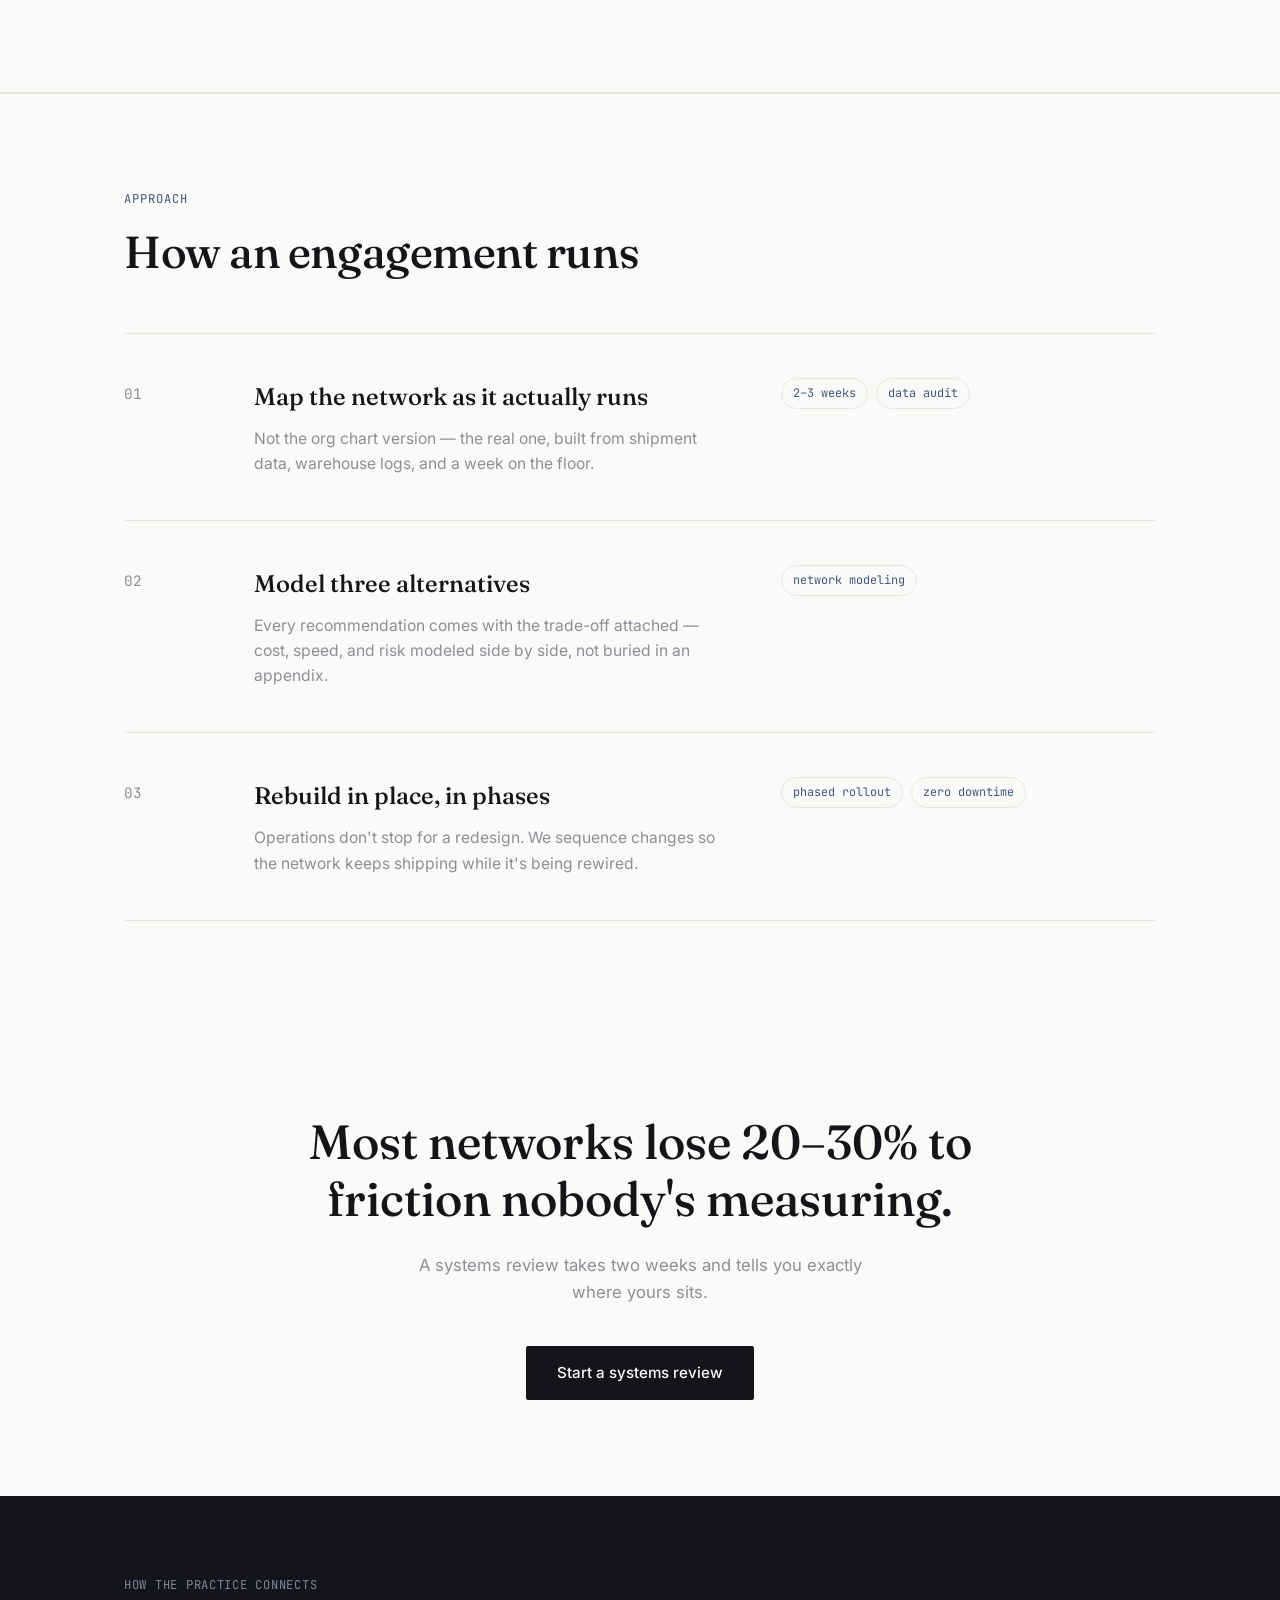
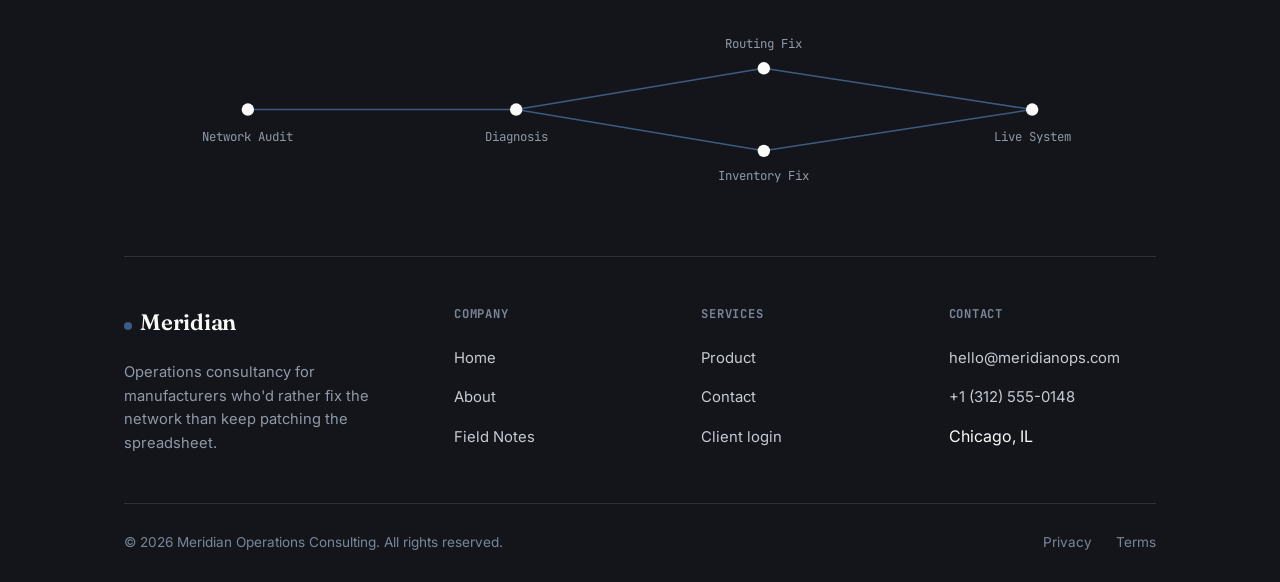
==== commit 88682f98: "Update section heading for clarity in index.html" ====
--- a/index.html
+++ b/index.html
@@ -80,7 +80,7 @@
     <div class="wrap">
       <div class="section-head">
         <div class="section-eyebrow">What we untangle</div>
-        <h2>Three places complexity hides</h2>
+        <h2>Three places complexity</h2>
         <p>Most operational drag isn't one big failure — it's three small ones, compounding quietly across a network.</p>
       </div>
 
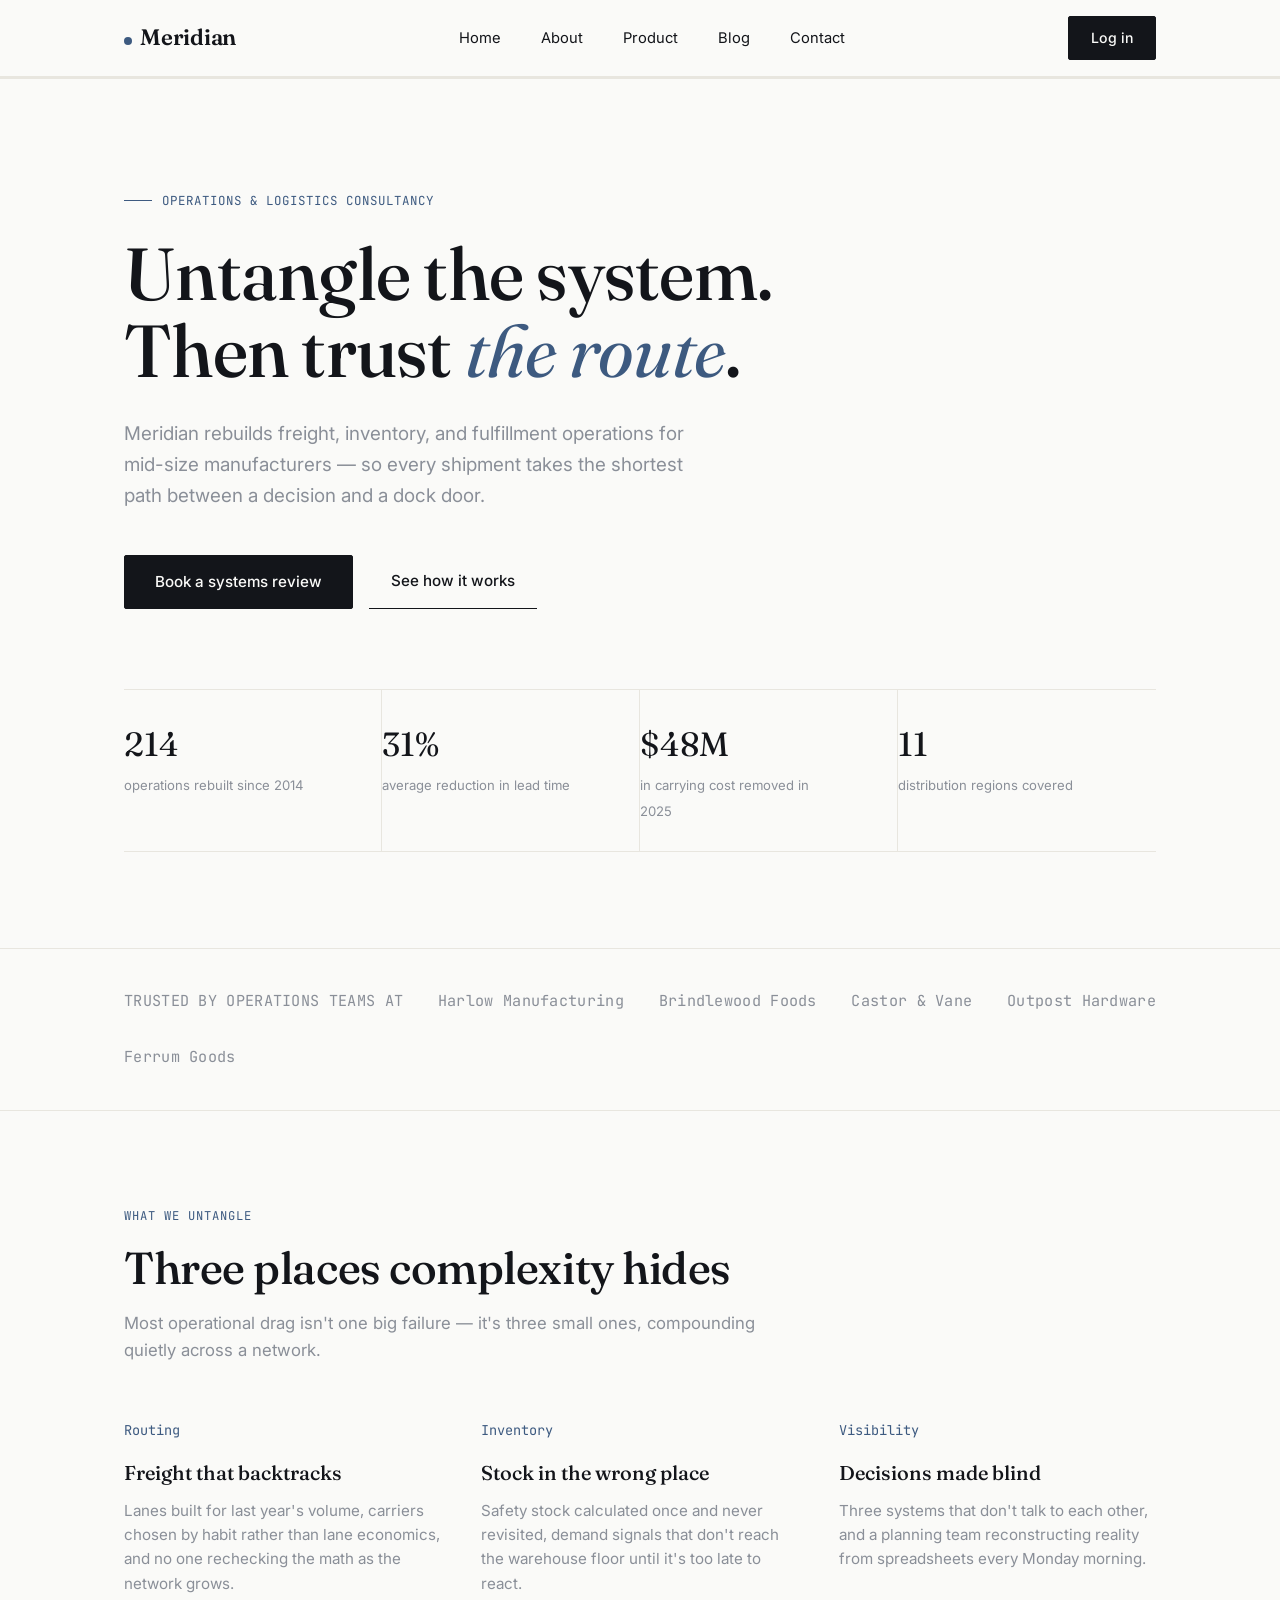
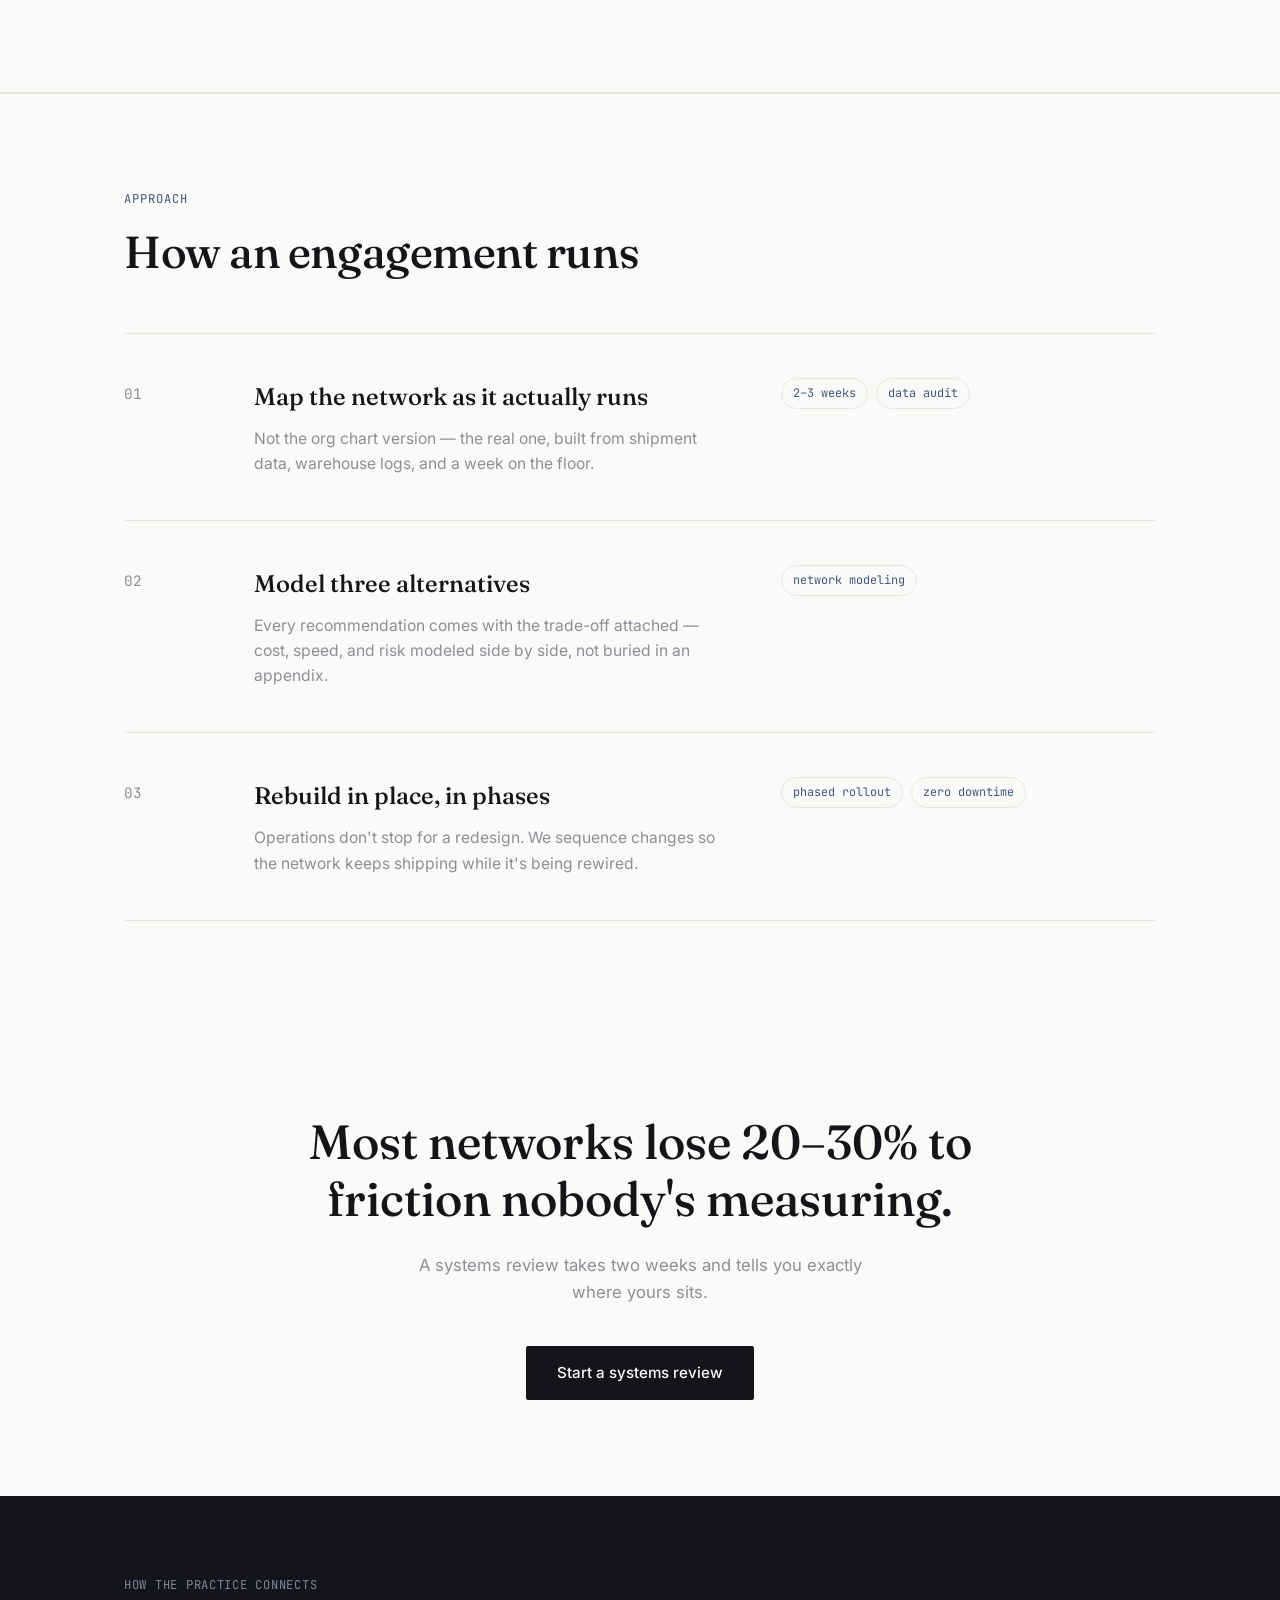
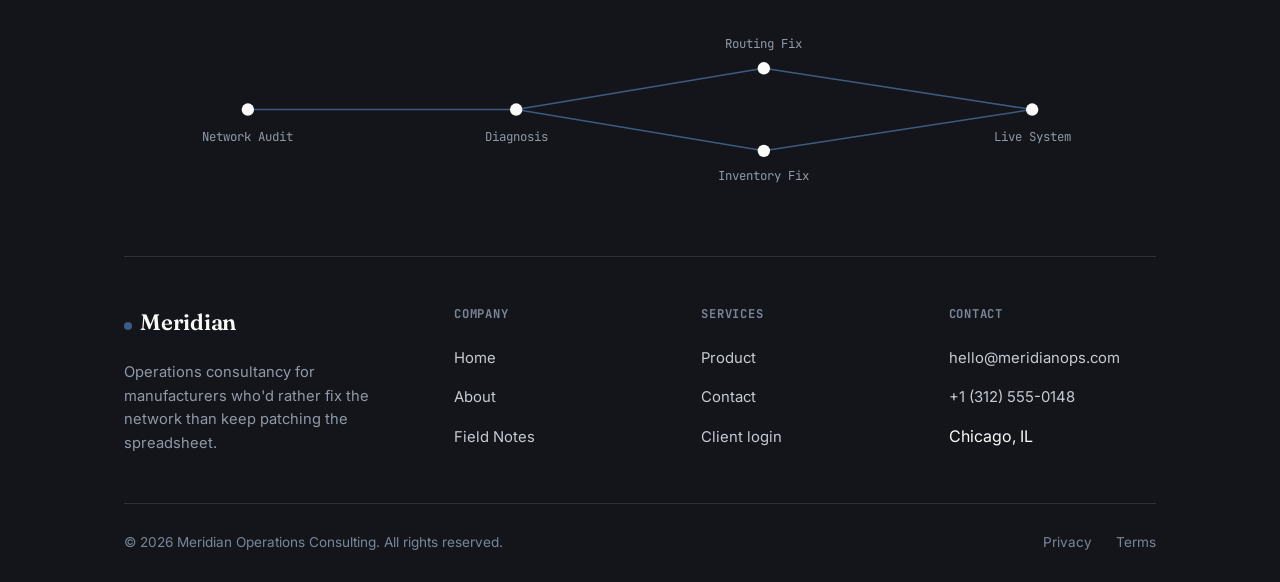
==== commit 908651b0: "created login file" ====
--- a/index.html
+++ b/index.html
@@ -21,7 +21,7 @@
       <li><a href="#blog" data-page="blog">Blog</a></li>
       <li><a href="#contact" data-page="contact">Contact</a></li>
     </ul>
-    <a href="#login" data-page="login" class="nav-cta">Log in</a>
+    <a href="loggitin.html" data-page="login" class="nav-cta">Log in</a>
     <button class="nav-toggle" id="navToggle" aria-label="Toggle menu">
       <span></span><span></span><span></span>
     </button>
@@ -80,7 +80,7 @@
     <div class="wrap">
       <div class="section-head">
         <div class="section-eyebrow">What we untangle</div>
-        <h2>Three places complexity</h2>
+        <h2>Three places complexity hides</h2>
         <p>Most operational drag isn't one big failure — it's three small ones, compounding quietly across a network.</p>
       </div>
 
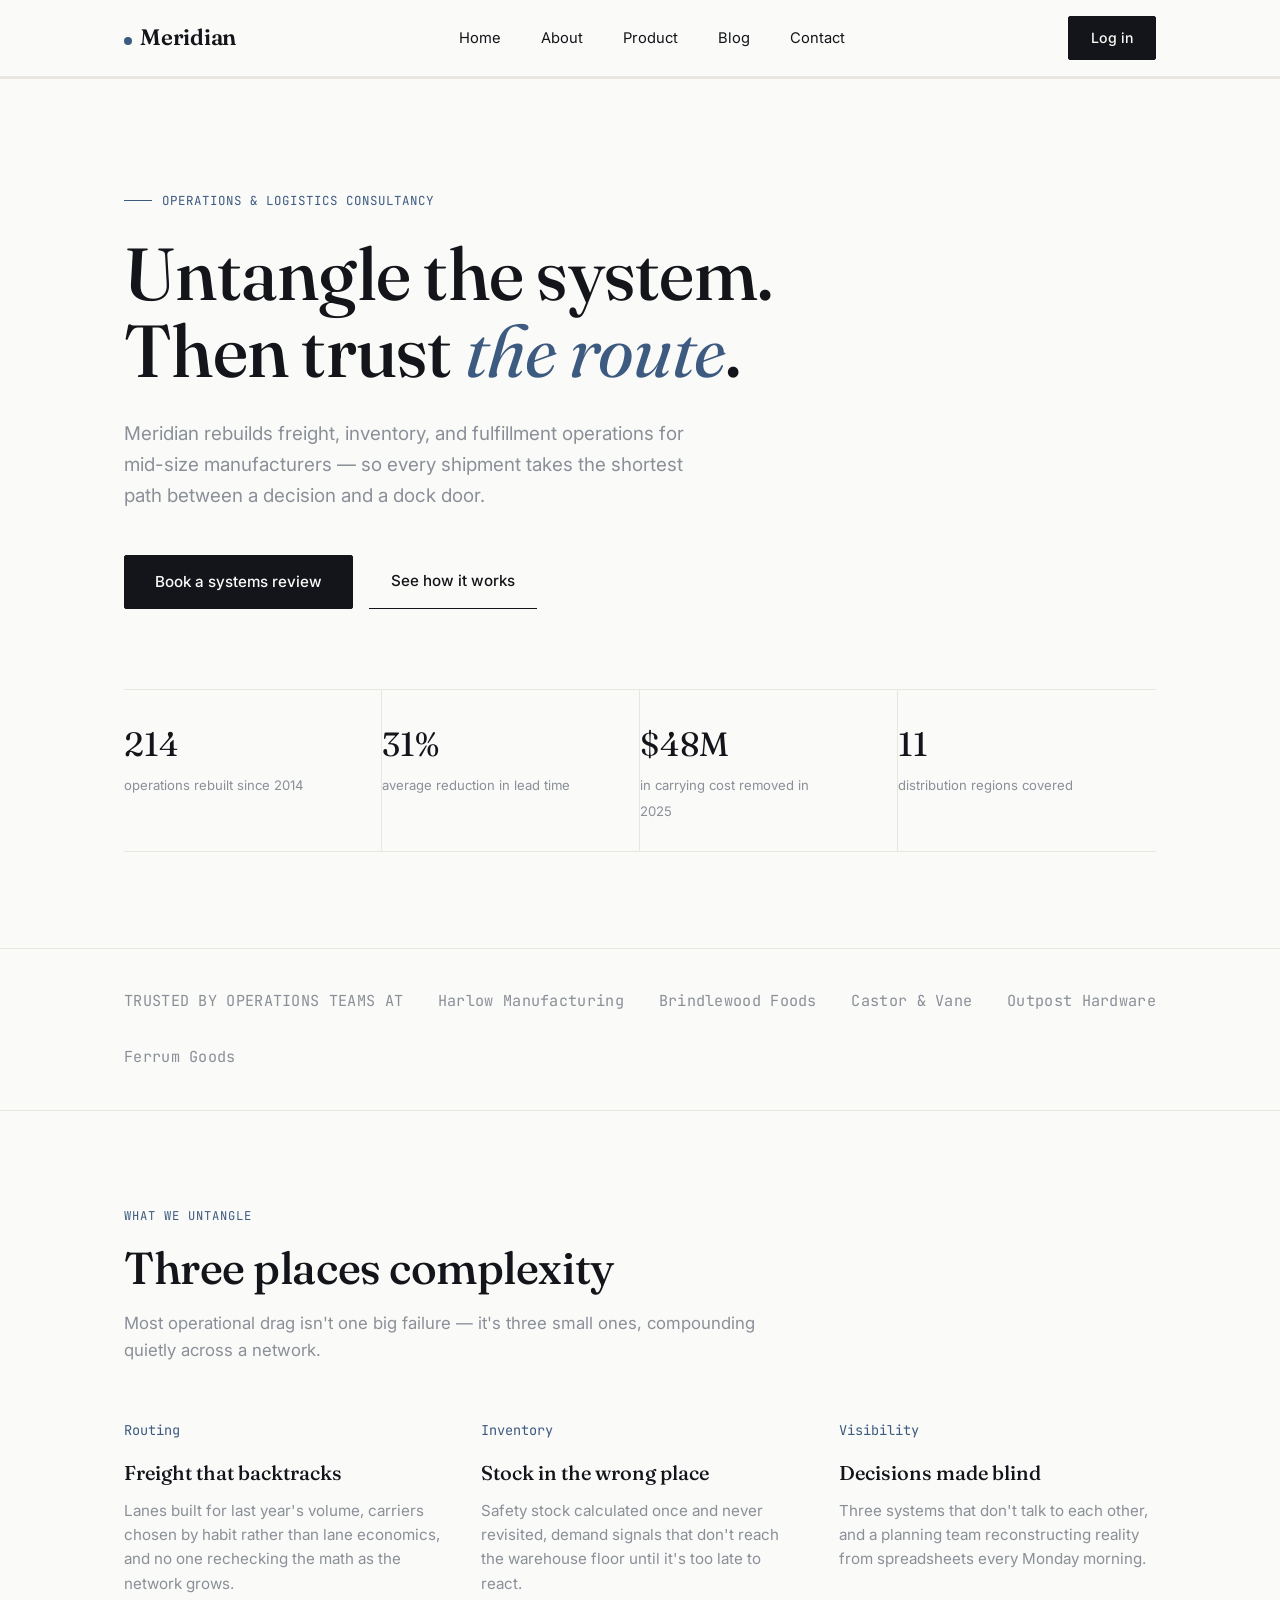
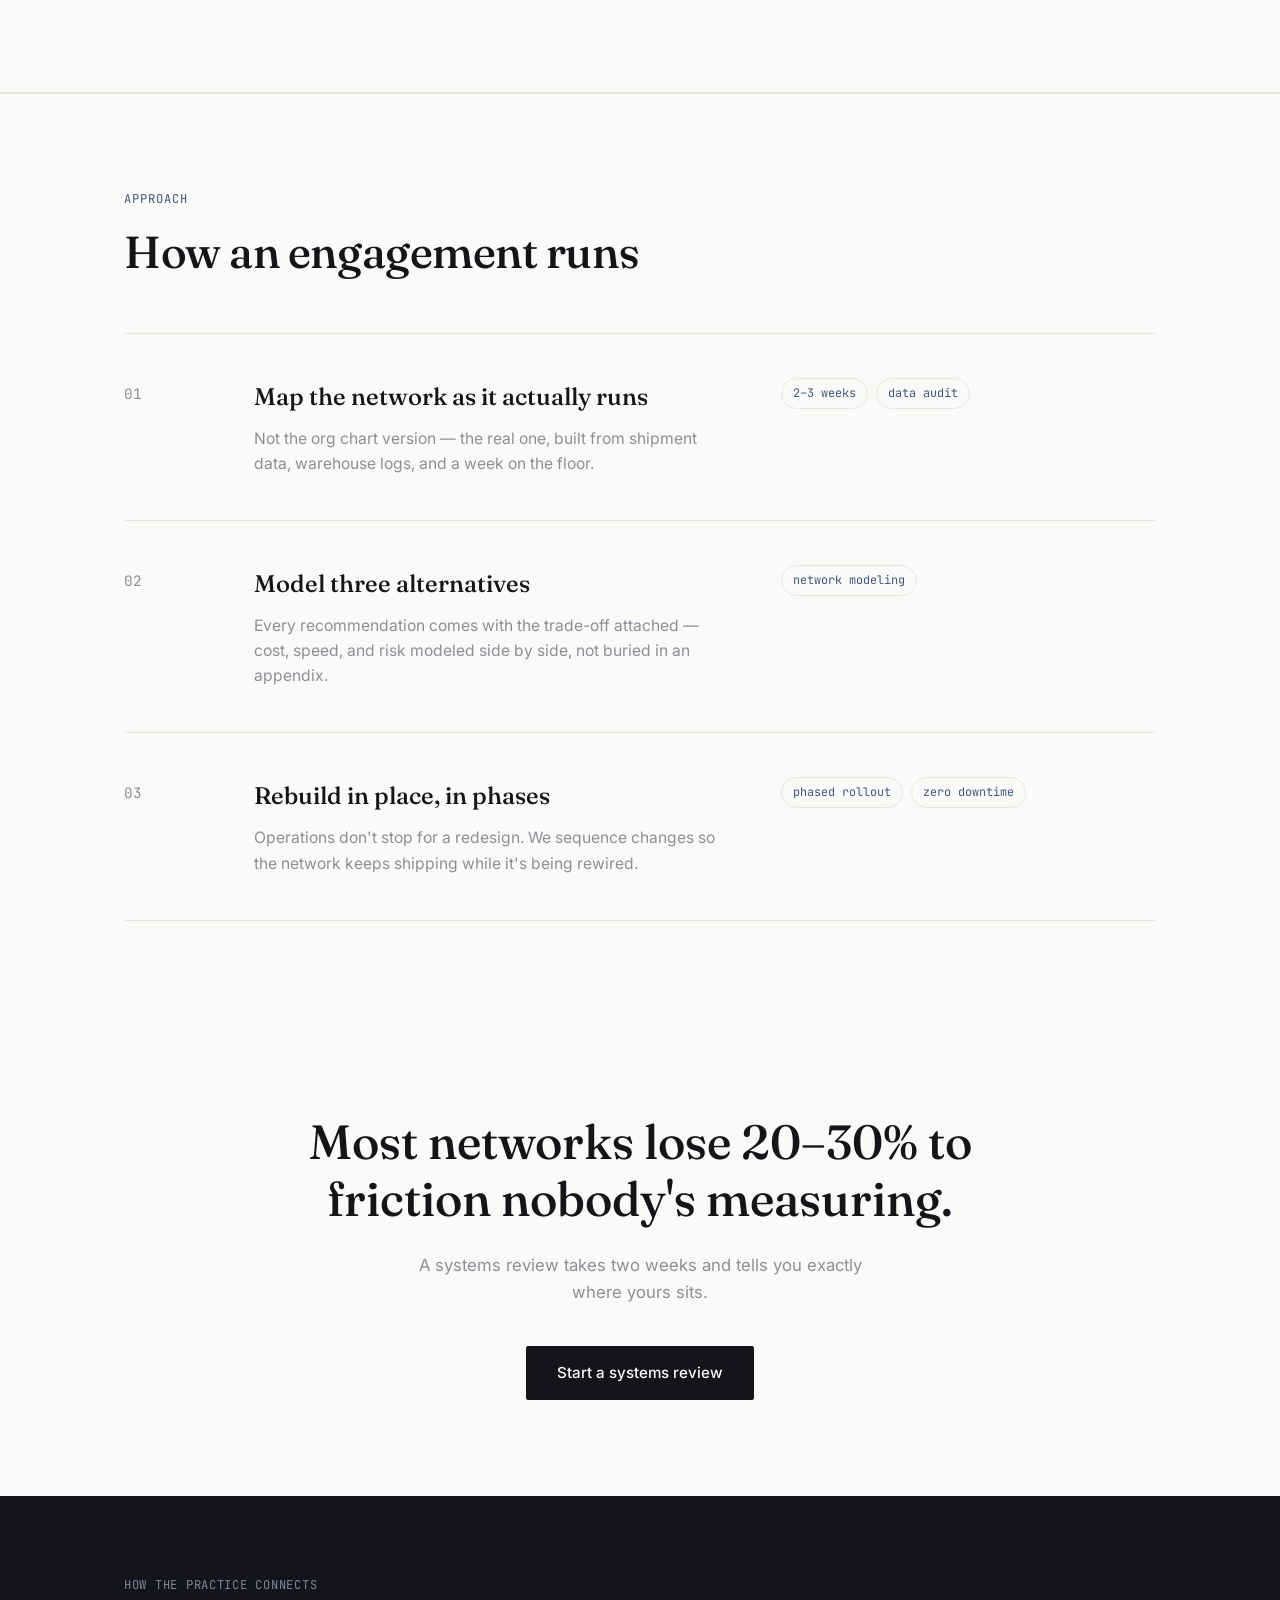
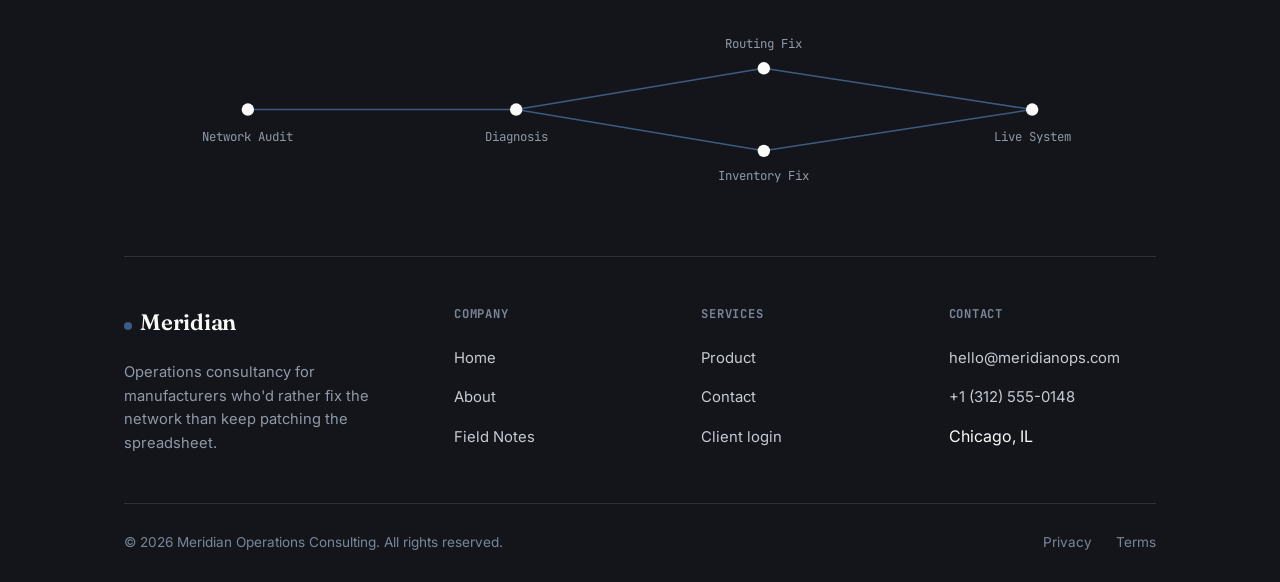
==== commit f865c0e7: "Merge pull request #10 from wasifahoque9-create/sunaina Sunaina" ====
--- a/index.html
+++ b/index.html
@@ -18,7 +18,7 @@
       <li><a href="#home" data-page="home">Home</a></li>
       <li><a href="#about" data-page="about">About</a></li>
       <li><a href="#product" data-page="product">Product</a></li>
-      <li><a href="#blog" data-page="blog">Blog</a></li>
+      <li><a href="./blog.html" data-page="blog">Blog</a></li>
       <li><a href="#contact" data-page="contact">Contact</a></li>
     </ul>
     <a href="loggitin.html" data-page="login" class="nav-cta">Log in</a>
@@ -80,7 +80,7 @@
     <div class="wrap">
       <div class="section-head">
         <div class="section-eyebrow">What we untangle</div>
-        <h2>Three places complexity hides</h2>
+        <h2>Three places complexity</h2>
         <p>Most operational drag isn't one big failure — it's three small ones, compounding quietly across a network.</p>
       </div>
 
